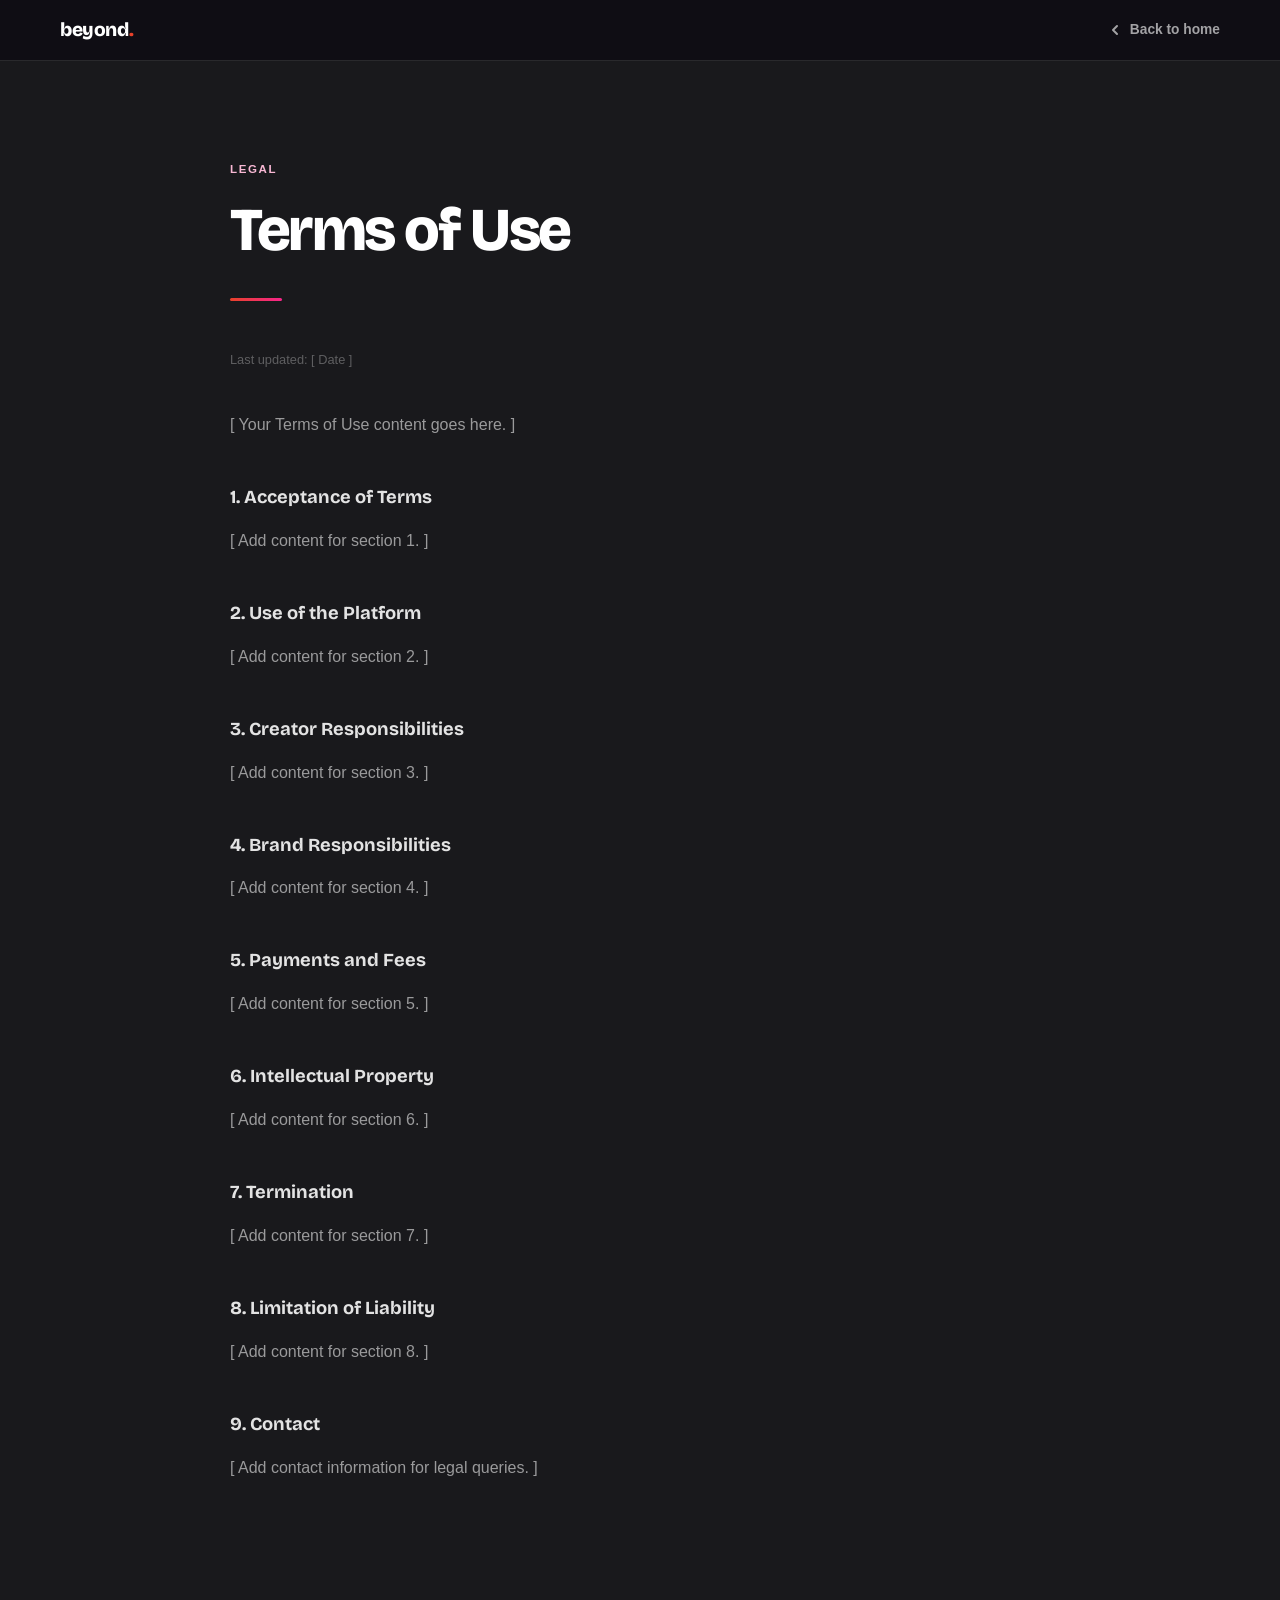
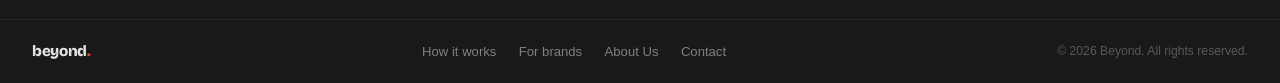
==== terms.html @ 0bba6e06 "Add files via upload" ====
﻿<!DOCTYPE html><html lang="en"><head><meta charset="UTF-8" /><meta name="viewport" content="width=device-width, initial-scale=1.0" /><title>Terms of Use - Beyond</title><link rel="preconnect" href="https://fonts.googleapis.com" /><link rel="preconnect" href="https://fonts.gstatic.com" crossorigin /><link href="https://fonts.googleapis.com/css2?family=Bricolage+Grotesque:opsz,wght@12..96,400;12..96,600;12..96,700;12..96,800&display=swap" rel="stylesheet" /><link href="https://api.fontshare.com/v2/css?f[]=cabinet-grotesk@400,500,600,700,800&display=swap" rel="stylesheet" /><link rel="stylesheet" href="style.css" /><style>.inner-page{min-height:100vh;background:var(--bg);padding:10rem 1.5rem 7rem}.inner-page__wrap{max-width:820px;margin:0 auto}.inner-page__label{display:block;font-size:.72rem;font-weight:700;letter-spacing:.14em;text-transform:uppercase;color:var(--pink);margin-bottom:1.2rem}.inner-page__title{font-family:"Bricolage Grotesque",sans-serif;font-size:clamp(2.2rem,5.5vw,3.8rem);font-weight:800;color:#fff;letter-spacing:-.04em;line-height:1.06;margin-bottom:2.2rem}.inner-page__divider{width:52px;height:3px;background:linear-gradient(90deg,#e8412a,#f7258a);border-radius:99px;margin-bottom:3rem}.inner-page__meta{font-size:.8rem;color:rgba(255,255,255,.3);margin-bottom:2.5rem}.inner-page__body{font-size:1rem;color:rgba(255,255,255,.56);line-height:1.88}.inner-page__body p{margin-bottom:1.5rem}.inner-page__body h3{font-family:"Bricolage Grotesque",sans-serif;font-size:1.15rem;font-weight:700;color:rgba(255,255,255,.88);margin:2.5rem 0 .7rem}</style></head><body><nav class="nav nav--inner" id="navbar"><div class="nav__inner"><div class="nav__left"><a href="index.html" class="nav__logo">beyond<span class="logo-dot">.</span></a></div><a href="index.html" class="nav__back-btn"><svg width="16" height="16" viewBox="0 0 16 16" fill="none" stroke="currentColor" stroke-width="2" stroke-linecap="round" stroke-linejoin="round"><polyline points="10 4 6 8 10 12"/></svg>Back to home</a></div></nav><main class="inner-page"><div class="inner-page__wrap"><span class="inner-page__label">Legal</span><h1 class="inner-page__title">Terms of Use</h1><div class="inner-page__divider"></div><p class="inner-page__meta">Last updated: [ Date ]</p><div class="inner-page__body"><p>[ Your Terms of Use content goes here. ]</p><h3>1. Acceptance of Terms</h3><p>[ Add content for section 1. ]</p><h3>2. Use of the Platform</h3><p>[ Add content for section 2. ]</p><h3>3. Creator Responsibilities</h3><p>[ Add content for section 3. ]</p><h3>4. Brand Responsibilities</h3><p>[ Add content for section 4. ]</p><h3>5. Payments and Fees</h3><p>[ Add content for section 5. ]</p><h3>6. Intellectual Property</h3><p>[ Add content for section 6. ]</p><h3>7. Termination</h3><p>[ Add content for section 7. ]</p><h3>8. Limitation of Liability</h3><p>[ Add content for section 8. ]</p><h3>9. Contact</h3><p>[ Add contact information for legal queries. ]</p></div></div></main><footer class="footer"><div class="footer__bar"><div class="footer__bar-inner"><span class="nav__logo footer__logo">beyond<span class="logo-dot">.</span></span><nav class="footer__nav"><a href="index.html#how-it-works">How it works</a><a href="index.html#brands">For brands</a><a href="about.html">About Us</a><a href="contact.html">Contact</a></nav><span class="footer__copy">&#169; 2026 Beyond. All rights reserved.</span></div></div></footer></body></html>
---- style.css ----
/* ══════════════════════════════════════════════════════════════
   BEYOND — Full Dark Theme, Cabinet Grotesk + Bricolage Grotesque
   ══════════════════════════════════════════════════════════════ */

/* ─── RESET ───────────────────────────────────────────────────── */
*, *::before, *::after { box-sizing: border-box; margin: 0; padding: 0; }
html {
  scroll-behavior: smooth;
  overflow-x: hidden;
  max-width: 100vw;
}
body {
  font-family: 'Cabinet Grotesk', sans-serif;
  background: #111113;
  color: #f0eff5;
  line-height: 1.65;
  -webkit-font-smoothing: antialiased;
  overflow-x: hidden;
  max-width: 100vw;
}
img { max-width: 100%; display: block; }
a { text-decoration: none; color: inherit; }
ul { list-style: none; }
button { cursor: pointer; border: none; background: none; font-family: inherit; }

/* ─── DESIGN TOKENS ───────────────────────────────────────────── */
:root {
  --bg:         #19191C;
  /* --bg2:        #161618; */
  --bg2:        rgba(255, 255, 255, 0.02);
  --surface:    #1c1c1f;
  --surface2:   #242428;
  --border:     rgba(255,255,255,.07);
  --border2:    rgba(255,255,255,.12);
  --text:       #f0eff5;
  --muted:      rgba(236, 234, 248, 0.18);
  --muted2:     rgba(255,255,255,.55);
  --red:        #E8524A;
  /* --red2:       #ff5a42; */
  --yellow:     #f5b731;
  --green:      #22c55e;
  --pink:       #F8B8D4;
  --navy:       #1c2047;
  --w:          1160px;
  --ease:       cubic-bezier(.4,0,.2,1);
  --spring:     cubic-bezier(.34,1.56,.64,1);
}

/* ─── SCROLLBAR ───────────────────────────────────────────────── */
::-webkit-scrollbar { width: 5px; }
::-webkit-scrollbar-track { background: var(--bg); }
::-webkit-scrollbar-thumb { background: var(--surface2); border-radius: 3px; }

/* ─── SCROLL REVEAL ───────────────────────────────────────────── */
[data-aos] { opacity: 0; transition: opacity .7s var(--ease), transform .7s var(--ease); }
[data-aos="fade-up"]    { transform: translateY(32px); }
[data-aos="fade-left"]  { transform: translateX(32px); }
[data-aos="fade-right"] { transform: translateX(-32px); }
[data-aos].is-visible   { opacity: 1 !important; transform: none !important; }

/* ─── KEYFRAMES ───────────────────────────────────────────────── */
@keyframes float {
  0%,100% { transform: translateY(0); }
  50%      { transform: translateY(-13px); }
}
@keyframes floatSlow {
  0%,100% { transform: translateY(0); }
  50%      { transform: translateY(-20px); }
}
@keyframes marquee {
  from { transform: translateX(0); }
  to   { transform: translateX(-50%); }
}
@keyframes particle {
  0%   { transform: translateY(100vh); opacity: 0; }
  5%   { opacity: 1; }
  95%  { opacity: .6; }
  100% { transform: translateY(-5vh); opacity: 0; }
}
@keyframes scrollLine {
  0%   { transform: scaleY(0); transform-origin: top; }
  50%  { transform: scaleY(1); transform-origin: top; }
  51%  { transform-origin: bottom; }
  100% { transform: scaleY(0); transform-origin: bottom; }
}
@keyframes shimmer {
  from { left: -100%; }
  to   { left: 160%; }
}
@keyframes ringPulse {
  0%,100% { opacity: .6; transform: scale(1); }
  50%      { opacity: 1; transform: scale(1.06); }
}
@keyframes dealIn {
  from { opacity: 0; transform: translateX(-18px); }
  to   { opacity: 1; transform: translateX(0); }
}
@keyframes orbFloat1 {
  0%,100% { transform: translate(0,0) rotate(0deg) scale(1); }
  33%      { transform: translate(10px,-16px) rotate(5deg) scale(1.04); }
  66%      { transform: translate(-7px,-8px) rotate(-3deg) scale(.97); }
}
@keyframes orbFloat2 {
  0%,100% { transform: translate(0,0); }
  40%      { transform: translate(-12px,-14px) rotate(-5deg) scale(1.05); }
  80%      { transform: translate(8px,-6px) rotate(3deg) scale(.96); }
}
@keyframes orbFloat3 {
  0%,100% { transform: translate(0,0) scale(1); }
  50%      { transform: translate(6px,-18px) scale(1.05); }
}
@keyframes gradShift {
  0%,100% { background-position: 0% 50%; }
  50%      { background-position: 100% 50%; }
}

.floating     { animation: float 6s ease-in-out infinite; }
.floating-slow { animation: floatSlow 9s ease-in-out infinite; }

/* ─── CONTAINER ───────────────────────────────────────────────── */
.container { width: 100%; max-width: var(--w); margin: 0 auto; padding: 0 1.5rem; }

/* ─── SECTION LABEL ───────────────────────────────────────────── */
.section-label {
  display: block;
  font-size: .68rem;
  font-weight: 700;
  color: var(--muted);
  letter-spacing: .14em;
  text-transform: uppercase;
  margin-bottom: .9rem;
}

/* ══════════════════════════════════════════════════════════════
   NAV
   ══════════════════════════════════════════════════════════════ */
.nav {
  position: fixed; top: 0; left: 0; right: 0;
  width: 100%;
  max-width: 100vw;
  z-index: 900;
  padding: .9rem 2rem;
  background: transparent;
  transition: background .4s ease, box-shadow .4s ease, backdrop-filter .4s ease;
}
.nav.scrolled {
  background: rgba(15, 13, 21, 0.82);
  backdrop-filter: blur(22px) saturate(160%);
  -webkit-backdrop-filter: blur(22px) saturate(160%);
  box-shadow: 0 1px 0 rgba(255,255,255,.07);
}
/* Inner page nav — always opaque, back button always visible */
.nav--inner {
  background: rgba(15, 13, 21, 0.95) !important;
  backdrop-filter: blur(22px) saturate(160%) !important;
  -webkit-backdrop-filter: blur(22px) saturate(160%) !important;
  box-shadow: 0 1px 0 rgba(255,255,255,.07) !important;
}
.nav__back-btn {
  display: inline-flex;
  align-items: center;
  gap: .4rem;
  font-size: .86rem;
  font-weight: 600;
  color: rgba(255,255,255,.62);
  transition: color .2s;
  white-space: nowrap;
}
.nav__back-btn:hover { color: #fff; }
/* Always visible on inner pages — override mobile hide */
.nav--inner .nav__back-btn { display: inline-flex !important; }
.nav__inner {
  max-width: var(--w); margin: 0 auto;
  display: flex; align-items: center; gap: 2rem;
}
.nav__left { margin-right: auto; }
.nav__logo {
  font-family: 'Bricolage Grotesque', sans-serif;
  font-weight: 800;
  font-size: 1.2rem;
  color: #fff;
  letter-spacing: -.02em;
  display: inline-block;
}
.logo-dot { color: #e8412a; }

.nav__links { display: flex; gap: 2.2rem; align-items: center; }
.nav__links a {
  font-size: .88rem; font-weight: 500;
  color: var(--muted); position: relative;
  transition: color .25s;
}
.nav__links a::after {
  content: '';
  position: absolute; bottom: -2px; left: 0;
  width: 0; height: 1.5px;
  background: rgba(255,255,255,.6);
  transition: width .3s var(--spring);
}
.nav__links a:hover { color: var(--muted2); }
.nav__links a:hover::after { width: 100%; }
/* Thin vertical separator between link groups */
.nav__sep {
  width: 1px;
  height: 16px;
  background: rgba(255,255,255,.14);
  border-radius: 1px;
  flex-shrink: 0;
}
/* Mobile nav section divider */
.mobile-nav__divider {
  width: 100%;
  height: 1px;
  background: rgba(255,255,255,.08);
  margin: .6rem 0;
}

.nav__cta {
  display: inline-flex; align-items: center; gap: .32em;
  padding: .54rem 1.3rem;
  background: linear-gradient(135deg, #e8412a 0%, #f0613d 55%, #e84c38 100%);
  color: #fff;
  font-size: .86rem; font-weight: 700;
  border-radius: 99px;
  letter-spacing: .01em;
  transition: all .3s var(--spring);
  position: relative; overflow: hidden;
  white-space: nowrap;
  /* Soft inner highlight — glass top edge */
  box-shadow:
    inset 0 1px 0 rgba(255,255,255,.22),
    0 4px 18px rgba(232,65,42,.32),
    0 1px 0 rgba(0,0,0,.18);
}
/* Shimmer sweep */
.nav__cta::before {
  content: '';
  position: absolute; top: 0; left: -110%;
  width: 60%; height: 100%;
  background: linear-gradient(90deg, transparent, rgba(255,255,255,.28), transparent);
  transform: skewX(-18deg); pointer-events: none;
  transition: none;
}
.nav__cta:hover {
  background: linear-gradient(135deg, #f04a32 0%, #f5724e 55%, #f05540 100%);
  transform: translateY(-2px) scale(1.04);
  box-shadow:
    inset 0 1px 0 rgba(255,255,255,.26),
    0 8px 28px rgba(232,65,42,.48),
    0 2px 0 rgba(0,0,0,.22);
}
.nav__cta:hover::before { animation: shimmer .55s ease forwards; }
.nav__cta:active { transform: scale(.97); box-shadow: 0 2px 10px rgba(232,65,42,.3); }
.nav__cta--lg { padding: .85rem 2rem; font-size: 1rem; }

/* ── Hamburger button (mobile only) ── */
.nav__hamburger {
  display: none;
  flex-direction: column;
  justify-content: center;
  align-items: center;
  gap: 5px;
  width: 38px; height: 38px;
  padding: 6px;
  border-radius: 10px;
  background: rgba(255,255,255,.06);
  border: 1px solid rgba(255,255,255,.10);
  transition: background .2s;
  cursor: pointer;
}
.nav__hamburger:hover { background: rgba(255,255,255,.10); }
.nav__hamburger span {
  display: block;
  width: 20px; height: 2px;
  background: rgba(255,255,255,.85);
  border-radius: 2px;
  transition: transform .35s var(--spring), opacity .25s, width .3s;
  transform-origin: center;
}
/* Animated X when open */
.nav__hamburger.open span:nth-child(1) { transform: translateY(7px) rotate(45deg); }
.nav__hamburger.open span:nth-child(2) { opacity: 0; width: 0; }
.nav__hamburger.open span:nth-child(3) { transform: translateY(-7px) rotate(-45deg); }

/* ══════════════════════════════════════════════════════════════
   MOBILE FULLSCREEN NAV PANEL
   ══════════════════════════════════════════════════════════════ */
.mobile-nav {
  /* Hidden off-screen to the right */
  position: fixed;
  inset: 0;
  z-index: 1100;
  background: rgba(14, 12, 20, 0.97);
  backdrop-filter: blur(28px) saturate(160%);
  -webkit-backdrop-filter: blur(28px) saturate(160%);

  display: flex;
  flex-direction: column;
  padding: 2rem 1.6rem 2.5rem;

  /* Slide + fade out */
  transform: translateX(100%);
  opacity: 0;
  pointer-events: none;
  transition: transform .4s cubic-bezier(.32,1,.56,1), opacity .35s ease;
  will-change: transform, opacity;
}
.mobile-nav.open {
  transform: translateX(0);
  opacity: 1;
  pointer-events: all;
}

/* ── Glass X close button ── */
.mobile-nav__close {
  position: absolute;
  top: 1.4rem; right: 1.4rem;
  width: 44px; height: 44px;
  display: flex; align-items: center; justify-content: center;
  border-radius: 14px;
  background: rgba(255,255,255,.08);
  backdrop-filter: blur(12px);
  -webkit-backdrop-filter: blur(12px);
  border: 1px solid rgba(255,255,255,.13);
  color: rgba(255,255,255,.75);
  transition: background .2s, color .2s, transform .2s;
  cursor: pointer;
}
.mobile-nav__close:hover {
  background: rgba(255,255,255,.14);
  color: #fff;
  transform: rotate(90deg);
}

/* ── Large logo ── */
.mobile-nav__logo {
  font-family: 'Bricolage Grotesque', sans-serif;
  font-weight: 800;
  font-size: 3.2rem;
  letter-spacing: -.04em;
  color: #fff;
  margin-top: 3.5rem;
  margin-bottom: 2.5rem;
  line-height: 1;
}
.mobile-nav__logo .logo-dot { color: var(--red); }

/* ── Nav links ── */
.mobile-nav__links {
  display: flex;
  flex-direction: column;
  flex: 1;
}
.mobile-nav__item {
  display: flex;
  align-items: center;
  justify-content: space-between;
  padding: 1.1rem 0;
  border-bottom: 1px solid rgba(255,255,255,.07);
  font-family: 'Bricolage Grotesque', sans-serif;
  font-size: 1.25rem;
  font-weight: 700;
  color: rgba(255,255,255,.85);
  transition: color .2s;
}
.mobile-nav__item:hover { color: #fff; }
.mobile-nav__item:hover .mobile-nav__arrow { border-color: var(--pink); background: rgba(247,37,133,.12); }

/* Pink arrow circle */
.mobile-nav__arrow {
  display: flex; align-items: center; justify-content: center;
  width: 40px; height: 40px;
  border-radius: 50%;
  border: 1.5px solid rgba(247,37,133,.55);
  color: var(--pink);
  font-size: 1rem;
  flex-shrink: 0;
  transition: background .2s, border-color .2s;
}

/* ── CTA at bottom ── */
.mobile-nav__cta {
  width: 100%;
  justify-content: center;
  font-size: 1rem;
  padding: .9rem 2rem;
  margin-top: 1.5rem;
}

/* ── Overlay (backdrop dim) ── */
.nav-overlay {
  position: fixed; inset: 0;
  background: rgba(0,0,0,.45);
  z-index: 1000;
  opacity: 0; pointer-events: none;
  transition: opacity .3s;
}
.nav-overlay.active { opacity: 1; pointer-events: all; }


/* ══════════════════════════════════════════════════════════════
   HERO
   ══════════════════════════════════════════════════════════════ */
.hero {
  background: #19191C;
  min-height: 100vh;
  display: flex;
  flex-direction: column;
  align-items: center;
  justify-content: center;
  text-align: center;
  padding: 6rem 1.5rem 2rem;
  position: relative;
  overflow: hidden;
}
/* Seamless bottom blend — fades hero black into site bg */
.hero::after {
  content: '';
  position: absolute;
  bottom: 0; left: 0; right: 0;
  height: 280px;
  background: linear-gradient(
    to bottom,
    transparent 0%,
    rgba(25, 25, 28, 0.50) 45%,
    rgba(25, 25, 28, 0.88) 72%,
    #19191C 100%
  );
  pointer-events: none;
  z-index: 2;
}
.hero__particles { position: absolute; inset: 0; pointer-events: none; z-index: 0; }
.particle {
  position: absolute; border-radius: 50%;
  animation: particle linear infinite;
}

/* Three.js 3D background canvas */
.hero__3d {
  position: absolute;
  inset: 0;
  width: 100% !important;
  height: 100% !important;
  z-index: 0;
  pointer-events: none;
  opacity: 0;
  animation: fadeIn3d 1.8s 0.3s ease forwards;
}
@keyframes fadeIn3d {
  to { opacity: 1; }
}

.hero__text { position: relative;  padding: 80px 0;
 z-index: 1; }

.hero__headline {
  font-family: 'Bricolage Grotesque', sans-serif;
  font-size: 120px;
  font-weight: 800;
  line-height: 0.97;
  letter-spacing: -.04em;
  color: rgb(226, 223, 240);
  margin-bottom: 1.6rem;
  text-align: center;
}

/* Pill badges */
.pill {
  font-family: 'Bricolage Grotesque', sans-serif;
  display: inline-block;
  padding: .1em .36em .14em;
  border-radius: .6em;
  line-height: 1.0;
  font-style: normal;
  font-weight: 800;
  vertical-align: middle;
  letter-spacing: -.03em;
  position: relative;
  overflow: hidden;
}
/* 4-edge glass lines on both pills — fade before rounded corners */
.pill::after {
  content: '';
  position: absolute;
  inset: 0;
  border-radius: inherit;
  pointer-events: none;
  background-image:
    /* top — bright, fades before corners (pills are very round so fade % is high) */
    linear-gradient(to right,
      transparent 18%,
      rgba(255,255,255,.38) 36%,
      rgba(255,255,255,.52) 50%,
      rgba(255,255,255,.38) 64%,
      transparent 82%),
    /* right */
    linear-gradient(to bottom,
      transparent 22%,
      rgba(255,255,255,.16) 40%,
      rgba(255,255,255,.16) 60%,
      transparent 78%),
    /* bottom */
    linear-gradient(to right,
      transparent 22%,
      rgba(255,255,255,.07) 40%,
      rgba(255,255,255,.07) 60%,
      transparent 78%),
    /* left */
    linear-gradient(to bottom,
      transparent 22%,
      rgba(255,255,255,.16) 40%,
      rgba(255,255,255,.16) 60%,
      transparent 78%);
  background-size: 100% 1px, 1px 100%, 100% 1px, 1px 100%;
  background-position: top, right, bottom, left;
  background-repeat: no-repeat;
}
/* Red pill: "pitch." */
.pill--red {
  border: 1px solid rgba(196, 105, 99, 0.38);
  background: #5c1c1c;
  color: #fff;
}
/* Dark navy pill: "find you." */
.pill--navy {
  border: 1px solid rgba(105, 99, 196, 0.38);
  background: #232245;
  color: rgba(255,255,255,.92);
}

.hero__cta-wrap { margin-bottom: 2rem; }

.btn-hero {
  display: inline-flex; align-items: center; gap: .5rem;
  padding: .9rem 3.2rem;
  background: var(--red); color: #fff;
  font-family: 'Bricolage Grotesque', sans-serif;
  font-weight: 800; font-size: 1rem;
  /* border: 1px solid rgba(242, 236, 235, 0.38); */
  border-radius: 99px;
  transition: all .3s var(--spring);
  position: relative; overflow: hidden;
  box-shadow: 0 4px 22px rgba(232,65,42,.28);
}
.btn-hero::before {
  content: '';
  position: absolute; top: 0; left: -100%;
  width: 55%; height: 100%;
  background: linear-gradient(90deg,transparent,rgba(255,255,255,.22),transparent);
  transform: skewX(-20deg); pointer-events: none;
}
.btn-hero:hover { background: var(--red); transform: translateY(-3px) scale(1.04); box-shadow: 0 10px 32px rgba(232,65,42,.45); }
.btn-hero:hover::before { animation: shimmer .5s ease forwards; }
.btn-hero:active { transform: scale(.97); }

/* Hero visual */
.hero__visual {
  position: relative;
  display: inline-block;
  width: min(400px, 86vw);
  z-index: 1;
}

.hero__phone {
  width: 100%;
  filter: drop-shadow(0 40px 80px rgba(0,0,0,.65));
}

/* Hero floating cards */
.hero__card {
  position: absolute;
  display: flex; align-items: center; gap: .9rem;
  padding: .8rem 1.25rem;
  background: transparent;
  border: none;
  border-radius: 20px;
  backdrop-filter: blur(24px) !important; -webkit-backdrop-filter: blur(24px) !important;
  z-index: 3;
  white-space: nowrap;
  transition: transform .35s var(--spring), box-shadow .3s, background .3s;
  /* Layered glass shadows */
  box-shadow:
    0 0 0 1px rgba(255,255,255,.08),        
    inset 0 1px 0 rgba(255,255,255,.25),  
    inset 1px 0 0 rgba(255,255,255,.1),    
    0 20px 40px rgba(0,0,0,.55);           
  overflow: hidden;
}
/* Diagonal light sheen — top-left to centre */
.hero__card::before {
  content: '';
  position: absolute; inset: 0;
  border-radius: inherit;
  background: trsansparent;
  pointer-events: none;
  z-index: 0;
}
/* Top-edge bright highlight line */
.hero__card::after {
  content: '';
  position: absolute;
  top: 0; left: 10%; right: 10%;
  height: 1px;
  background: transparent;
  pointer-events: none;
  z-index: 0;
}
.hero__card:hover {
  transform: scale(1.05) translateY(-4px);
  background: rgba(25,25,30,.65);
  box-shadow:
    0 0 0 1px rgba(255,255,255,.15),
    inset 0 1px 0 rgba(255,255,255,.35),
    inset 1px 0 0 rgba(255,255,255,.15),
    0 24px 48px rgba(0,0,0,.7);
}
.hero__card > * { position: relative; z-index: 1; }
.hero__card strong { display: block; font-size: .88rem; font-weight: 700; color: rgba(255,255,255,.95); margin-bottom: .15rem; }
.hero__card span   { font-size: .7rem; color: rgba(255,255,255,.55); display: block; font-family: monospace; letter-spacing: .02em; }

.hero__card--tl { top: 8%;  left: -22%; animation: float 6s ease-in-out infinite; }
.hero__card--tr { top: 10%; right: -26%; animation: float 5s .6s ease-in-out infinite; }
.hero__card--bl { bottom: 10%; left: -28%; animation: float 7.5s 1.2s ease-in-out infinite; }

.hcard-icon  { font-size: .95rem; flex-shrink: 0; }
.hcard-arrow { font-size: .95rem; color: var(--green); flex-shrink: 0; font-weight: 700; }
.hcard-dot {
  width: 8px; height: 8px; border-radius: 50%; flex-shrink: 0;
}
.hcard-dot--green { background: var(--green); box-shadow: 0 0 8px var(--green); }

/* Scroll cue */
.hero__scroll {
  position: absolute; bottom: 1.8rem; left: 50%;
  transform: translateX(-50%);
  display: flex; flex-direction: column; align-items: center; gap: .5rem;
  font-size: .65rem; color: var(--muted); letter-spacing: .12em; text-transform: uppercase;
}
.scroll-line {
  width: 1px; height: 34px;
  background: linear-gradient(to bottom, rgba(255,255,255,.4), transparent);
  animation: scrollLine 2.4s ease-in-out infinite;
}

/* ══════════════════════════════════════════════════════════════
   MARQUEE
   ══════════════════════════════════════════════════════════════ */
.marquee-section {
  background: var(--bg);
  border-bottom: 1px solid var(--border);
  border-top: 1px solid var(--border);
  padding: .9rem 0;
  overflow: hidden;
}
.marquee-inner {
  display: flex; gap: 3.5rem;
  width: max-content;
  animation: marquee 24s linear infinite;
}
.marquee-section:hover .marquee-inner { animation-play-state: paused; }
.marquee-inner span {
  font-size: .78rem; font-weight: 600;
  color: rgba(255,255,255,.2);
  letter-spacing: .07em; text-transform: uppercase;
  white-space: nowrap; cursor: default;
  transition: color .25s;
}
.marquee-inner span:hover { color: rgba(255,255,255,.55); }

/* ══════════════════════════════════════════════════════════════
   CREATORS
   ══════════════════════════════════════════════════════════════ */
.creators {
  background: var(--bg);
  padding: 5rem 0 4rem;
}
.creators__header { margin-bottom: 2.5rem; }
.creators__title {
  font-family: 'Bricolage Grotesque', sans-serif;
  font-size: clamp(1.9rem, 4vw, 3rem);
  font-weight: 800; color: #fff;
  letter-spacing: -.035em; line-height: 1.1;
}

.creators__grid { display: flex; flex-direction: column; gap: .7rem; margin-bottom: 2.5rem; }

.creators__row {
  display: grid;
  grid-template-columns: repeat(8, 1fr);
  gap: .7rem;
}
.creators__row--shift {
  grid-template-columns: repeat(8, 1fr);
  padding-left: 0;
}

/* Creator card */
.ccard {
  background: rgba(22, 22, 26, 0.97);
  border: none;
  border-radius: 14px;
  padding: 1rem .9rem;
  display: flex; flex-direction: column; align-items: flex-start;
  gap: .3rem; cursor: pointer;
  transition: all .3s var(--spring);
  position: relative; overflow: hidden;
  box-shadow: 0 6px 20px rgba(0,0,0,.28);
}
/* Kill old interior sheen */
.ccard::before { display: none; }
/* 4 edge-only gradient lines — fade to transparent before each corner */
.ccard::after {
  content: '';
  position: absolute;
  inset: 0;
  border-radius: inherit;
  pointer-events: none;
  background-image:
    /* top — brightest */
    linear-gradient(to right,
      transparent 8%,
      rgba(255,255,255,.36) 24%,
      rgba(255,255,255,.44) 50%,
      rgba(255,255,255,.36) 76%,
      transparent 92%),
    /* right */
    linear-gradient(to bottom,
      transparent 12%,
      rgba(255,255,255,.14) 30%,
      rgba(255,255,255,.14) 70%,
      transparent 88%),
    /* bottom */
    linear-gradient(to right,
      transparent 12%,
      rgba(255,255,255,.05) 32%,
      rgba(255,255,255,.05) 68%,
      transparent 88%),
    /* left */
    linear-gradient(to bottom,
      transparent 12%,
      rgba(255,255,255,.14) 30%,
      rgba(255,255,255,.14) 70%,
      transparent 88%);
  background-size:
    100% 1px,
    1px 100%,
    100% 1px,
    1px 100%;
  background-position: top, right, bottom, left;
  background-repeat: no-repeat;
}
.ccard:hover {
  transform: translateY(-5px);
  box-shadow: 0 14px 36px rgba(0,0,0,.38);
}
/* Highlighted variants — accent-coloured top edge */
.ccard--hl::after {
  background-image:
    linear-gradient(to right, transparent 8%, rgba(34,197,94,.45) 24%, rgba(34,197,94,.55) 50%, rgba(34,197,94,.45) 76%, transparent 92%),
    linear-gradient(to bottom, transparent 12%, rgba(34,197,94,.18) 30%, rgba(34,197,94,.18) 70%, transparent 88%),
    linear-gradient(to right, transparent 12%, rgba(34,197,94,.06) 32%, rgba(34,197,94,.06) 68%, transparent 88%),
    linear-gradient(to bottom, transparent 12%, rgba(34,197,94,.18) 30%, rgba(34,197,94,.18) 70%, transparent 88%);
  background-size: 100% 1px, 1px 100%, 100% 1px, 1px 100%;
  background-position: top, right, bottom, left;
  background-repeat: no-repeat;
}
.ccard--hl2::after {
  background-image:
    linear-gradient(to right, transparent 8%, rgba(247,37,133,.40) 24%, rgba(247,37,133,.50) 50%, rgba(247,37,133,.40) 76%, transparent 92%),
    linear-gradient(to bottom, transparent 12%, rgba(247,37,133,.16) 30%, rgba(247,37,133,.16) 70%, transparent 88%),
    linear-gradient(to right, transparent 12%, rgba(247,37,133,.05) 32%, rgba(247,37,133,.05) 68%, transparent 88%),
    linear-gradient(to bottom, transparent 12%, rgba(247,37,133,.16) 30%, rgba(247,37,133,.16) 70%, transparent 88%);
  background-size: 100% 1px, 1px 100%, 100% 1px, 1px 100%;
  background-position: top, right, bottom, left;
  background-repeat: no-repeat;
}

.ccard__av {
  width: 36px; height: 36px; border-radius: 50%;
  background: var(--av); flex-shrink: 0;
  margin-bottom: .1rem; position: relative;
}
.av-ring {
  position: absolute; inset: -3px;
  border-radius: 50%; border: 2px solid var(--green);
  opacity: .7; animation: ringPulse 2s ease-in-out infinite;
}
.ccard__name  { font-size: .8rem; font-weight: 700; color: rgba(255,255,255,.88); line-height: 1.2; }
.ccard__niche {
  font-size: .62rem; font-weight: 700;
  padding: .1rem .5rem; border-radius: 99px;
}
.ccard__fans  { font-size: .63rem; color: var(--muted); font-weight: 500; }

.niche--fashion   { background: rgba(232,65,42,.18);   color: #f07060; }
.niche--fitness   { background: rgba(34,197,94,.15);   color: #4ade80; }
.niche--beauty    { background: rgba(247,37,133,.15);  color: #f472b6; }
.niche--tech      { background: rgba(245,183,49,.18);  color: #fbbf24; }
.niche--wellness  { background: rgba(96,165,250,.15);  color: #93c5fd; }
.niche--gaming    { background: rgba(192,38,211,.15);  color: #e879f9; }
.niche--food      { background: rgba(251,146,60,.15);  color: #fb923c; }
.niche--lifestyle { background: rgba(52,211,153,.15);  color: #34d399; }
.niche--travel    { background: rgba(45,212,191,.15);  color: #2dd4bf; }
.niche--finance   { background: rgba(99,102,241,.15);  color: #818cf8; }

/* Stats */
.stats-grid {
  display: grid; grid-template-columns: repeat(3, 1fr);
  gap: 1rem; margin-bottom: 3rem;
}
.stat-card {
  position: relative;
  background: rgba(22, 22, 26, 0.97);
  border: none;
  border-radius: 20px;
  padding: 2rem 1.6rem;
  overflow: hidden;
  transition: all .35s var(--spring);
  box-shadow: 0 14px 40px rgba(0,0,0,.32);
}

/* Kill old sheen */
.stat-card::before { display: none; }

/* 4 edge-only gradient lines — fade to transparent before each corner */
.stat-card::after {
  content: '';
  position: absolute;
  inset: 0;
  border-radius: inherit;
  pointer-events: none;
  background-image:
    /* top — brightest, fades before corners */
    linear-gradient(to right,
      transparent 6%,
      rgba(255,255,255,.38) 22%,
      rgba(255,255,255,.46) 50%,
      rgba(255,255,255,.38) 78%,
      transparent 94%),
    /* right — medium, fades before corners */
    linear-gradient(to bottom,
      transparent 10%,
      rgba(255,255,255,.16) 28%,
      rgba(255,255,255,.16) 72%,
      transparent 90%),
    /* bottom — barely visible */
    linear-gradient(to right,
      transparent 10%,
      rgba(255,255,255,.06) 30%,
      rgba(255,255,255,.06) 70%,
      transparent 90%),
    /* left — medium, fades before corners */
    linear-gradient(to bottom,
      transparent 10%,
      rgba(255,255,255,.16) 28%,
      rgba(255,255,255,.16) 72%,
      transparent 90%);
  background-size:
    100% 1px,   /* top */
    1px 100%,   /* right */
    100% 1px,   /* bottom */
    1px 100%;   /* left */
  background-position:
    top,
    right,
    bottom,
    left;
  background-repeat: no-repeat;
}

.stat-card:hover {
  transform: translateY(-6px);
  box-shadow: 0 22px 52px rgba(0,0,0,.38);
}

.stat-num {
  display: block;
  font-family: 'Bricolage Grotesque', sans-serif;
  font-size: clamp(2rem, 4vw, 2.8rem);
  font-weight: 800; letter-spacing: -.04em; line-height: 1;
  margin-bottom: .5rem;
  position: relative; z-index: 1;
}
.stat--yellow { color: var(--yellow); }
.stat--green  { color: var(--green); }
.stat--pink   { color: var(--pink); }
.stat-lbl     { font-size: .8rem; color: var(--muted); font-weight: 500; position: relative; z-index: 1; }



/* Niche pills */
.niches { display: flex; flex-direction: column; gap: .9rem; }
.niches__row { display: flex; flex-wrap: wrap; gap: .5rem; }
.npill {
  padding: .42rem 1.1rem;
  border-radius: 99px;
  font-size: .8rem; font-weight: 700;
  transition: all .3s var(--spring);
}
.npill:hover { transform: translateY(-4px) scale(1.07); }
.npill--fashion  { background: rgba(255, 255, 255, 0.05); border: 1px solid rgba(255, 255, 255, 0.08); color:#FFCA18; }
.npill--fitness  { background: rgba(255, 255, 255, 0.05); border: 1px solid rgba(255, 255, 255, 0.08);  color:#E8524A; }
.npill--beauty   { background: rgba(255, 255, 255, 0.05); border: 1px solid rgba(255, 255, 255, 0.08);  color:#F8B8D4; }
.npill--tech     { background: rgba(255, 255, 255, 0.05); border: 1px solid rgba(255, 255, 255, 0.08);    color:#6963C4; }
.npill--travel   { background: rgba(255, 255, 255, 0.05); border: 1px solid rgba(255, 255, 255, 0.08);  color:#18B86A; }
.npill--food     { background: rgba(255, 255, 255, 0.05); border: 1px solid rgba(255, 255, 255, 0.08);   color:#ECEAF8; }
.npill--gaming   { background: rgba(255, 255, 255, 0.05); border: 1px solid rgba(255, 255, 255, 0.08);  color:#FFCA18; }
.npill--wellness { background: rgba(255, 255, 255, 0.05); border: 1px solid rgba(255, 255, 255, 0.08);  color:#E8524A; }
.npill--finance  { background: rgba(255, 255, 255, 0.05); border: 1px solid rgba(255, 255, 255, 0.08);  color:#F8B8D4; }
.npill--lifestyle{ background: rgba(255, 255, 255, 0.05); border: 1px solid rgba(255, 255, 255, 0.08);  color:#6963C4; }

/* ══════════════════════════════════════════════════════════════
   FEATURE SECTIONS (ALL DARK)
   ══════════════════════════════════════════════════════════════ */
.fsec {
  padding: 7rem 1.5rem;
  position: relative;
  overflow: hidden;
  border-top: 1px solid rgba(255, 255, 255, 0.08);
}
.fsec2{
  background: var(--bg);
  padding: 1em 0em 2em 0em;
}

.fsec::before {
  content: ''; position: absolute; inset: 0; pointer-events: none;
  background: radial-gradient(ellipse 55% 75% at 15% 50%, rgba(123,47,247,.06) 0%, transparent 70%);
}
.fsec--flip::before {
  background: radial-gradient(ellipse 55% 75% at 85% 50%, rgba(232,65,42,.06) 0%, transparent 70%);
}

.fsec__inner {
  display: grid;
  grid-template-columns: 1fr 1fr;
  align-items: center;
  gap: 5rem;
}
.fsec--flip .fsec__inner {
  /* image goes right, text stays left */
}

.fsec__circle-img {
  width: min(460px, 100%);
  height: min(460px, 100%);
  object-fit: cover;
  border-radius: 50%;
  filter: drop-shadow(0 24px 60px rgba(0,0,0,.5));
  transition: transform .45s var(--spring);
}
.fsec__circle-img:hover { transform: scale(1.04) rotate(1.5deg) !important; }

.fsec__title {
  font-family: 'Bricolage Grotesque', sans-serif;
  font-size: clamp(1.9rem, 3.5vw, 2.8rem);
  font-weight: 800;
  color: #fff;
  letter-spacing: -.03em;
  line-height: 1.12;
  margin-bottom: 1.1rem;
}
.accent-yellow { color: var(--yellow); }
.accent-red    { color: var(--red); }
/* .accent-muted  { color: rgba(255,255,255,.35); } */

.fsec__body {
  font-size: .96rem; color: var(--muted2);
  line-height: 1.78; margin-bottom: 2rem;
  max-width: 430px;
}

/* Collab UI panel */
.ui-panel {
  background: rgba(255, 255, 255, 0.04);
  border: 1px solid rgba(255, 255, 255, 0.08);
  border-radius: 16px;
  padding: 1.1rem 1.3rem;
  display: flex; flex-direction: column; gap: .85rem;
  max-width: 340px;
  backdrop-filter: blur(12px);
  box-shadow: 0 8px 32px rgba(0,0,0,.35);
}
.ui-panel__label {
  font-size: .63rem; font-weight: 700;
  color: var(--muted); letter-spacing: .14em; text-transform: uppercase;
}
.ui-row {
  display: flex; align-items: center; gap: .85rem;
  transition: transform .25s var(--spring);
}
.ui-row:hover { transform: translateX(5px); }
.ui-av {
  width: 30px; height: 30px; border-radius: 50%; flex-shrink: 0;
}
.ui-name { flex: 1; font-size: .88rem; font-weight: 600; color: rgba(255,255,255,.85); }
.ui-stat { font-size: .82rem; font-weight: 700; }
.ui-stat--green { color: var(--green); text-shadow: 0 0 12px rgba(34,197,94,.4); }
.ui-stat--pink { color: var(--pink); text-shadow: 0 0 12px rgba(34,197,94,.4); }

/* Deal cards */
.deal-stack { display: flex; flex-direction: column; gap: .7rem; max-width: 420px; }
.deal-card {
  display: flex; align-items: center; gap: 1rem;
  padding: 1rem 1.2rem;
  background: rgba(255,255,255,.04);
  border: none;
  border-radius: 14px;
  cursor: pointer;
  backdrop-filter: blur(14px);
  -webkit-backdrop-filter: blur(14px);
  transition: all .32s var(--spring);
  position: relative; overflow: hidden;
  /* Layered glass shadows */
  box-shadow:
    0 0 0 1px rgba(255,255,255,.10),        /* outer glass rim */
    inset 0 1px 0 rgba(255,255,255,.15),     /* inner top highlight */
    0 6px 24px rgba(0,0,0,.32);             /* depth */
}
/* Diagonal light sheen — top-left to centre */
.deal-card::before {
  content: '';
  position: absolute; inset: 0;
  border-radius: inherit;
  background: linear-gradient(
    130deg,
    rgba(255,255,255,.09) 0%,
    rgba(255,255,255,.025) 38%,
    transparent 58%
  );
  pointer-events: none;
}
/* Top-edge highlight line */
.deal-card::after {
  content: '';
  position: absolute;
  top: 0; left: 8%; right: 8%;
  height: 1px;
  background: linear-gradient(
    90deg,
    transparent,
    rgba(255,255,255,.38) 35%,
    rgba(255,255,255,.58) 50%,
    rgba(255,255,255,.38) 65%,
    transparent
  );
  pointer-events: none;
}
.deal-card:hover {
  transform: translateX(7px);
  background: rgba(255,255,255,.07);
  box-shadow:
    0 0 0 1px rgba(255,255,255,.18),
    inset 0 1px 0 rgba(255,255,255,.22),
    0 12px 36px rgba(0,0,0,.42);
}
.deal-av {
  width: 36px; height: 36px; border-radius: 50%;
  display: flex; align-items: center; justify-content: center;
  font-size: .82rem; font-weight: 800; color: #fff; flex-shrink: 0;
  position: relative; z-index: 1;
}
.deal-av--g { background: linear-gradient(135deg,#0a3a1a,#05220f); border: 1px solid rgba(34,197,94,.2); }
.deal-av--f { background: linear-gradient(135deg,#3a1a2a,#220a17); border: 1px solid rgba(247,37,133,.2); }
.deal-info { flex: 1; position: relative; z-index: 1; }
.deal-info strong { display: block; font-size: .88rem; font-weight: 700; color: rgba(255,255,255,.9); margin-bottom: .15rem; }
.deal-info span   { font-size: .72rem; color: var(--muted); }
.deal-dot {
  width: 8px; height: 8px; border-radius: 50%;
  background: var(--green); box-shadow: 0 0 8px var(--green); flex-shrink: 0;
  position: relative; z-index: 1;
}

/* ══════════════════════════════════════════════════════════════
   BRANDS / SOCIAL PROOF
   ══════════════════════════════════════════════════════════════ */
.brands-proof {
  background: var(--bg);
  padding: 6rem 1.5rem;
}
.brands-proof__inner {
  display: grid; grid-template-columns: 1fr 1fr;
  align-items: center; gap: 3.5rem;
}
.brands-proof__title {
  font-family: 'Bricolage Grotesque', sans-serif;
  font-size: clamp(1.9rem, 3.5vw, 2.8rem);
  font-weight: 800; color: #fff;
  letter-spacing: -.03em; line-height: 1.1;
  margin-bottom: .9rem;
}
/* Pink accent on the "A" */
.brands-proof__a {
  color: var(--pink);
}
.brands-proof__body { font-size: .96rem; color: var(--muted2); line-height: 1.75; margin-bottom: 1.6rem; max-width: 400px; }

/* ── Brand Record Box ── */
.brand-record {
  position: relative;
  background: rgba(18,18,22,.97);
  border: none;
  border-radius: 14px;
  padding: 1.1rem 1.3rem;
  overflow: hidden;
  max-width: 380px;
  /* Same 4-edge glass as stat/creator cards */
  box-shadow: 0 8px 28px rgba(0,0,0,.28);
}
/* 4-edge glass lines */
.brand-record::after {
  content: '';
  position: absolute;
  inset: 0;
  border-radius: inherit;
  pointer-events: none;
  background-image:
    linear-gradient(to right, transparent 6%, rgba(255,255,255,.34) 22%, rgba(255,255,255,.42) 50%, rgba(255,255,255,.34) 78%, transparent 94%),
    linear-gradient(to bottom, transparent 10%, rgba(255,255,255,.13) 28%, rgba(255,255,255,.13) 72%, transparent 90%),
    linear-gradient(to right, transparent 10%, rgba(255,255,255,.05) 30%, rgba(255,255,255,.05) 70%, transparent 90%),
    linear-gradient(to bottom, transparent 10%, rgba(255,255,255,.13) 28%, rgba(255,255,255,.13) 72%, transparent 90%);
  background-size: 100% 1px, 1px 100%, 100% 1px, 1px 100%;
  background-position: top, right, bottom, left;
  background-repeat: no-repeat;
}
.brand-record__label {
  font-size: .62rem;
  font-weight: 700;
  letter-spacing: .12em;
  text-transform: uppercase;
  color: rgba(255,255,255,.35);
  margin-bottom: .7rem;
  position: relative; z-index: 1;
}
.brand-record__row {
  display: flex;
  align-items: center;
  gap: .65rem;
  padding: .55rem 0;
  /* border-top: 1px solid rgba(255,255,255,.06); */
  position: relative; z-index: 1;
}
.brand-record__check {
  font-size: .8rem;
  color: #22c55e;
  font-weight: 700;
  flex-shrink: 0;
  line-height: 1;
}
.brand-record__name {
  font-size: .85rem;
  font-weight: 600;
  color: rgba(255,255,255,.82);
  flex: 1;
}
.brand-record__verified {
  font-size: .72rem;
  color: rgba(255,255,255,.3);
  font-weight: 500;
  letter-spacing: .02em;
}

.brands-proof__image { display: flex; justify-content: center; align-items: center; }
.brands-proof__image img {
  max-width: 380px;
  width: 100%;
  filter: drop-shadow(0 20px 44px rgba(0,0,0,.4));
  transition: transform .45s var(--spring);
}
.brands-proof__image img:hover { transform: scale(1.04) rotate(-1.5deg); }

/* ══════════════════════════════════════════════════════════════
   PORTFOLIO SECTION
   ══════════════════════════════════════════════════════════════ */
.portfolio-sec {
  background: var(--bg2);
  padding: 6rem 1.5rem;
  overflow: hidden;
}
.portfolio-sec__inner {
  display: grid;
  grid-template-columns: 1fr 1.15fr;
  align-items: center;
  gap: 4rem;
}

/* Title — "A portfolio built to speak for you" */
.portfolio-sec__title {
  font-family: 'Bricolage Grotesque', sans-serif;
  font-size: clamp(2.2rem, 4vw, 3.4rem);
  font-weight: 800;
  color: #fff;
  letter-spacing: -.04em;
  line-height: 1.1;
  margin-bottom: 1.2rem;
}
/* The leading "A" in lavender/purple gradient */
.portfolio-sec__a {
  background: linear-gradient(135deg, #a78bfa 0%, #c4b5fd 100%);
  -webkit-background-clip: text;
  -webkit-text-fill-color: transparent;
  background-clip: text;
  /* font-style: italic; */
}

.portfolio-sec__body {
  font-size: .96rem;
  color: var(--muted2);
  line-height: 1.78;
  max-width: 400px;
  margin-bottom: 2rem;
}

/* URL preview card */
.portfolio-card {
  background: rgba(255,255,255,.04);
  border: 1px solid rgba(255,255,255,.10);
  border-radius: 14px;
  padding: 1.3rem 1.5rem;
  max-width: 380px;
  display: flex;
  flex-direction: column;
  gap: .9rem;
  transition: border-color .3s, background .3s;
}
.portfolio-card:hover {
  background: rgba(255,255,255,.07);
  border-color: rgba(167,139,250,.25);
}
.portfolio-card__url {
  font-family: 'Cabinet Grotesk', monospace;
  font-size: .85rem;
  color: rgba(255,255,255,.45);
  letter-spacing: .01em;
}
.portfolio-card__tags {
  display: flex;
  gap: .5rem;
  flex-wrap: wrap;
}
.pc-tag {
  padding: .28rem .85rem;
  background: rgba(167,139,250,.15);
  border: 1px solid rgba(167,139,250,.25);
  color: #c4b5fd;
  font-size: .76rem;
  font-weight: 700;
  border-radius: 99px;
  font-family: 'Cabinet Grotesk', sans-serif;
  transition: background .25s;
}
.pc-tag:hover {
  background: rgba(167,139,250,.28);
}
.portfolio-card__views {
  display: flex;
  align-items: center;
  gap: .4rem;
  font-size: .8rem;
  font-weight: 700;
  color: #22c55e;
  font-family: 'Cabinet Grotesk', sans-serif;
}

/* Right image */
.portfolio-sec__img-col {
  display: flex;
  justify-content: center;
  align-items: center;
}
.portfolio-sec__img {
  width: 100%;
  max-width: 520px;
  border-radius: 18px;
  filter: drop-shadow(0 28px 60px rgba(0,0,0,.55));
  transition: transform .5s var(--spring), filter .4s;
}
.portfolio-sec__img:hover {
  transform: scale(1.025) translateY(-8px);
  filter: drop-shadow(0 40px 80px rgba(0,0,0,.65));
}

/* ══════════════════════════════════════════════════════════════
   DMS SECTION
   ══════════════════════════════════════════════════════════════ */
.dms-sec {
  background: var(--bg);
  padding: 6rem 1.5rem;
  overflow: hidden;
}
.dms-sec__inner {
  display: grid;
  grid-template-columns: 1.1fr 1fr;
  align-items: center;
  gap: 5rem;
}

/* Left image col */
.dms-sec__img-col {
  display: flex;
  justify-content: center;
  align-items: center;
}

/* Actual image */
.dms-img {
  width: 100%;
  max-width: 480px;
  display: block;
  filter: drop-shadow(0 32px 64px rgba(0,0,0,.55));
  transition: transform .5s var(--spring), filter .4s;
}
.dms-img:hover {
  transform: scale(1.025) translateY(-8px);
  filter: drop-shadow(0 44px 80px rgba(0,0,0,.65));
}

/* Placeholder — shows when image file is missing */
.dms-placeholder {
  position: relative;
  width: 100%;
  max-width: 480px;
}
.dms-placeholder--empty .dms-img {
  display: none;
}
.dms-placeholder__label {
  display: none;
}
.dms-placeholder--empty .dms-placeholder__label {
  display: flex;
  align-items: center;
  justify-content: center;
  flex-direction: column;
  gap: .6rem;
  width: 100%;
  aspect-ratio: 4/5;
  border: 2px dashed rgba(255,255,255,.12);
  border-radius: 24px;
  background: rgba(255,255,255,.03);
  color: var(--muted);
  font-size: .88rem;
  text-align: center;
  padding: 2rem;
}
.dms-placeholder__label code {
  background: rgba(255,255,255,.08);
  padding: .15em .5em;
  border-radius: 6px;
  font-size: .82rem;
  color: rgba(255,255,255,.55);
}

/* Right text col */
.dms-sec__text {
  max-width: 480px;
}
.dms-sec__num {
  display: block;
  font-size: .72rem;
  font-weight: 700;
  color: var(--muted);
  letter-spacing: .1em;
  margin-bottom: 1.1rem;
  font-family: 'Cabinet Grotesk', sans-serif;
}
.dms-sec__title {
  font-family: 'Cabinet Grotesk', sans-serif;
  font-size: clamp(2rem, 3.8vw, 3rem);
  font-weight: 800;
  color: #fff;
  letter-spacing: -.03em;
  line-height: 1.1;
  margin-bottom: 1.3rem;
}
/* "DMs" — green, matching reference */
.dms-sec__dm {
  font-style: normal;
  font-weight: 800;
  color: var(--green);
}
.dms-sec__body {
  font-size: .92rem;
  color: rgba(255,255,255,.42);
  line-height: 1.75;
  max-width: 360px;
  font-weight: 400;
  font-family: 'Cabinet Grotesk', sans-serif;
  margin-bottom: 1.6rem;
}

/* ── Collab notification cards — stacked deck ── */
.collab-cards {
  position: relative;
  display: flex;
  flex-direction: column;
  gap: 0;
  max-width: 440px;
  margin-top: 1.8rem;
}

.collab-card {
  position: relative;
  display: flex;
  align-items: center;
  gap: .85rem;
  padding: .9rem 1.1rem;
  background: rgba(24, 25, 22, 0.98);
  border-radius: 16px;
  overflow: hidden;
  transition: transform .3s var(--spring);
  box-shadow: 0 6px 24px rgba(0,0,0,.35);
}

/* Stack layers — each card progressively narrower */
.collab-card:nth-child(1) {
  z-index: 3;
  margin: 0;
}
.collab-card:nth-child(2) {
  z-index: 2;
  margin: -17px 14px 0;
  opacity: .82;
}
.collab-card:nth-child(3) {
  z-index: 1;
  margin: -17px 28px 0;
  opacity: .62;
}

/* 4-edge glass lines */
.collab-card::after {
  content: '';
  position: absolute; inset: 0;
  border-radius: inherit;
  pointer-events: none;
  background-image:
    linear-gradient(to right, transparent 7%, rgba(255,255,255,.28) 22%, rgba(255,255,255,.36) 50%, rgba(255,255,255,.28) 78%, transparent 93%),
    linear-gradient(to bottom, transparent 12%, rgba(255,255,255,.11) 30%, rgba(255,255,255,.11) 70%, transparent 88%),
    linear-gradient(to right, transparent 12%, rgba(255,255,255,.04) 32%, rgba(255,255,255,.04) 68%, transparent 88%),
    linear-gradient(to bottom, transparent 12%, rgba(255,255,255,.11) 30%, rgba(255,255,255,.11) 70%, transparent 88%);
  background-size: 100% 1px, 1px 100%, 100% 1px, 1px 100%;
  background-position: top, right, bottom, left;
  background-repeat: no-repeat;
}
.collab-card:hover { transform: translateX(4px); }

/* Active / highlighted card (card 1) — green tinted glass */
.collab-card--active {
  background: rgba(20,28,22,.99);
}
.collab-card--active::after {
  background-image:
    linear-gradient(to right, transparent 7%, rgba(34,197,94,.26) 22%, rgba(34,197,94,.34) 50%, rgba(34,197,94,.26) 78%, transparent 93%),
    linear-gradient(to bottom, transparent 12%, rgba(34,197,94,.10) 30%, rgba(34,197,94,.10) 70%, transparent 88%),
    linear-gradient(to right, transparent 12%, rgba(34,197,94,.04) 32%, rgba(34,197,94,.04) 68%, transparent 88%),
    linear-gradient(to bottom, transparent 12%, rgba(34,197,94,.10) 30%, rgba(34,197,94,.10) 70%, transparent 88%);
  background-size: 100% 1px, 1px 100%, 100% 1px, 1px 100%;
  background-position: top, right, bottom, left;
  background-repeat: no-repeat;
}

/* Dot indicators */
.collab-card__dot {
  width: 9px; height: 9px;
  border-radius: 50%;
  flex-shrink: 0;
}
.collab-card__dot--green { background: #22c55e; box-shadow: 0 0 8px rgba(34,197,94,.6); }
.collab-card__dot--red   { background: #ef4444; box-shadow: 0 0 8px rgba(239,68,68,.5); }
.collab-card__dot--right { margin-left: auto; }

/* Avatar circle */
.collab-card__avatar {
  width: 32px; height: 32px;
  border-radius: 50%;
  background: rgba(255,255,255,.12);
  flex-shrink: 0;
}
.collab-card__avatar--sm {
  width: 28px; height: 28px;
  background: rgba(255,255,255,.08);
}

/* Text body */
.collab-card__body {
  display: flex;
  flex-direction: column;
  gap: .18rem;
  flex: 1;
  min-width: 0;
  position: relative; z-index: 1;
}
.collab-card__top {
  display: flex;
  align-items: center;
  gap: .5rem;
}
.collab-card__title {
  font-size: .84rem;
  font-weight: 700;
  color: rgba(255,255,255,.88);
  white-space: nowrap;
  overflow: hidden;
  text-overflow: ellipsis;
}
.collab-card__sub {
  font-size: .72rem;
  color: rgba(255,255,255,.38);
  white-space: nowrap;
  overflow: hidden;
  text-overflow: ellipsis;
}
/* "just now" green badge */
.collab-card__badge {
  font-size: .62rem;
  font-weight: 700;
  color: #22c55e;
  background: rgba(34,197,94,.12);
  padding: .08em .45em;
  border-radius: 99px;
  letter-spacing: .03em;
  white-space: nowrap;
  border: 1px solid rgba(34,197,94,.22);
}
/* Timestamp */
.collab-card__time {
  font-size: .68rem;
  color: rgba(255,255,255,.28);
  flex-shrink: 0;
  position: relative; z-index: 1;
}


/* ══════════════════════════════════════════════════════════════
   APP SECTION
   ══════════════════════════════════════════════════════════════ */
.app-sec {
  background: var(--bg2);
  padding: 6rem 1.5rem;
  position: relative; overflow: hidden;
}
.app-sec::before {
  content: ''; position: absolute; inset: 0; pointer-events: none;
  background: radial-gradient(ellipse 60% 60% at 70% 50%, rgba(123,47,247,.07) 0%, transparent 70%);
}
.app-sec__inner {
  display: grid; grid-template-columns: 1fr 1fr;
  align-items: center; gap: 5rem;
  position: relative; z-index: 1;
}
.app-sec__title {
  font-family: 'Bricolage Grotesque', sans-serif;
  font-size: clamp(1.9rem, 3.5vw, 2.8rem);
  font-weight: 800; color: #fff;
  letter-spacing: -.03em; line-height: 1.1;
  margin-bottom: 1rem;
}
.app-sec__title em {
  font-style: italic;
  background: linear-gradient(135deg, var(--red), var(--pink));
  -webkit-background-clip: text; -webkit-text-fill-color: transparent; background-clip: text;
}
.app-sec__body { font-size: .96rem; color: var(--muted2); line-height: 1.78; margin-bottom: 2rem; max-width: 430px; }

.app-features { display: flex; flex-direction: column; gap: 1rem; margin-bottom: 2rem; }
.app-feat { display: flex; align-items: flex-start; gap: .85rem; }
.app-feat__icon { color: var(--red); font-size: .88rem; flex-shrink: 0; margin-top: .2rem; }
.app-feat strong { display: block; font-size: .92rem; font-weight: 700; color: rgba(255,255,255,.88); margin-bottom: .2rem; }
.app-feat span { font-size: .82rem; color: var(--muted); }

.app-badges { display: flex; gap: .7rem; flex-wrap: wrap; }
.app-badge {
  display: flex; align-items: center; gap: .75rem;
  padding: .75rem 1.25rem;
  background: var(--surface); border: 1px solid var(--border); border-radius: 12px;
  transition: all .3s var(--spring);
}
.app-badge:hover { border-color: var(--border2); background: var(--surface2); transform: translateY(-3px); box-shadow: 0 8px 24px rgba(0,0,0,.3); }
.app-badge div { display: flex; flex-direction: column; }
.app-badge small { font-size: .68rem; color: var(--muted); }
.app-badge strong { font-size: .88rem; font-weight: 700; }

.app-sec__right { position: relative; display: flex; justify-content: center; align-items: center; }
.app-phone-glow {
  position: absolute;
  width: 320px; height: 320px;
  background: radial-gradient(circle, rgba(123,47,247,.3) 0%, transparent 70%);
  border-radius: 50%; filter: blur(50px); pointer-events: none;
}
.app-phone-img {
  max-height: 560px; width: auto;
  filter: drop-shadow(0 30px 60px rgba(0,0,0,.55));
  position: relative; z-index: 1;
}

/* ══════════════════════════════════════════════════════════════
   GROWTH — CREATOR BUBBLE CLUSTER
   ══════════════════════════════════════════════════════════════ */
.growth {
  background: var(--bg2);
  padding: 6rem 1.5rem;
  overflow: hidden;
}
.growth__inner {
  display: grid;
  grid-template-columns: 1fr 1.4fr;
  align-items: center;
  gap: 3rem;
  min-height: 480px;
}

/* Left text */
.growth__num { display: none; }
.growth__title {
  font-family: 'Bricolage Grotesque', sans-serif;
  font-size: clamp(2rem, 3.8vw, 3rem);
  font-weight: 800;
  color: #fff;
  letter-spacing: -.035em;
  line-height: 1.1;
  margin-bottom: 1.1rem;
}
.growth__body {
  font-size: .95rem;
  color: var(--muted2);
  line-height: 1.78;
  max-width: 340px;
  margin-bottom: 1.8rem;
}

/* ── YOUR NETWORK card ── */
.network-card {
  position: relative;
  max-width: 340px;
  background: rgba(18,18,22,.97);
  border: none;
  border-radius: 14px;
  padding: 1rem 1.25rem 1.1rem;
  overflow: hidden;
  box-shadow: 0 6px 24px rgba(0,0,0,.28);
}
.network-card::after {
  content: '';
  position: absolute; inset: 0;
  border-radius: inherit;
  pointer-events: none;
  background-image:
    linear-gradient(to right, transparent 6%, rgba(255,255,255,.32) 22%, rgba(255,255,255,.40) 50%, rgba(255,255,255,.32) 78%, transparent 94%),
    linear-gradient(to bottom, transparent 10%, rgba(255,255,255,.13) 28%, rgba(255,255,255,.13) 72%, transparent 90%),
    linear-gradient(to right, transparent 10%, rgba(255,255,255,.05) 30%, rgba(255,255,255,.05) 70%, transparent 90%),
    linear-gradient(to bottom, transparent 10%, rgba(255,255,255,.13) 28%, rgba(255,255,255,.13) 72%, transparent 90%);
  background-size: 100% 1px, 1px 100%, 100% 1px, 1px 100%;
  background-position: top, right, bottom, left;
  background-repeat: no-repeat;
}
.network-card__label {
  font-size: .62rem;
  font-weight: 700;
  letter-spacing: .12em;
  text-transform: uppercase;
  color: rgba(255,255,255,.32);
  margin-bottom: .75rem;
  position: relative; z-index: 1;
}
/* Overlapping avatar row */
.network-card__avatars {
  display: flex;
  align-items: center;
  margin-bottom: .6rem;
  position: relative; z-index: 1;
}
.nav-av {
  display: inline-block;
  width: 28px; height: 28px;
  border-radius: 50%;
  border: 2px solid rgba(18,18,22,.97);
  flex-shrink: 0;
  margin-left: -8px;
}
.nav-av:first-child { margin-left: 0; }
.nav-av--count {
  display: inline-flex;
  align-items: center;
  justify-content: center;
  width: auto;
  min-width: 28px;
  height: 28px;
  border-radius: 99px;
  padding: 0 .5em;
  font-size: .6rem;
  font-weight: 700;
  background: rgba(255,255,255,.12);
  color: rgba(255,255,255,.65);
  border: 2px solid rgba(18,18,22,.97);
}
.network-card__sub {
  font-size: .72rem;
  color: rgba(255,255,255,.32);
  position: relative; z-index: 1;
}


/* Right cluster container */
.growth__cluster {
  position: relative;
  width: 100%;
  height: 460px;
}

/* ── Shared bubble base ── */
.bubble {
  position: absolute;
  width:  var(--s);
  height: var(--s);
  top:    var(--t);
  left:   var(--l);
  border-radius: 50%;
  animation: bubbleFloat var(--dur, 7s) var(--delay, 0s) ease-in-out infinite;
  will-change: transform;
}

@keyframes bubbleFloat {
  0%,100% { transform: translateY(0px) rotate(0deg); }
  33%      { transform: translateY(-10px) rotate(2deg); }
  66%      { transform: translateY(-5px) rotate(-1.5deg); }
}

/* ── Avatar circles ── */
.bubble.av {
  overflow: hidden;
  border: 2px solid rgba(255,255,255,.12);
  background: var(--surface2);
  transition: transform .35s var(--spring), box-shadow .3s;
  cursor: pointer;
}
.bubble.av:hover {
  transform: scale(1.12) !important;
  animation-play-state: paused;
  z-index: 10;
  box-shadow: 0 12px 36px rgba(0,0,0,.5);
}
.bubble.av img {
  width: 100%; height: 100%;
  object-fit: cover;
  object-position: top center;
  display: block;
}

/* Center hero avatar — yellow/gold ring */
.bubble.av--center {
  border: 3px solid #f5b731;
  box-shadow: 0 0 0 3px rgba(245,183,49,.25), 0 16px 40px rgba(0,0,0,.5);
  z-index: 2;
}
.bubble.av--center:hover {
  box-shadow: 0 0 0 5px rgba(245,183,49,.35), 0 20px 50px rgba(0,0,0,.6);
}

/* ── Decorative dot circles ── */
.bubble.dot {
  animation: bubbleFloat var(--dur, 7s) var(--delay, 0s) ease-in-out infinite alternate;
  opacity: .9;
}

/* ── Follower count badges ── */
.growth-badge {
  position: absolute;
  top:  var(--t);
  left: var(--l);
  padding: .22rem .65rem;
  background: #f5b731;
  color: #111;
  font-family: 'Cabinet Grotesk', sans-serif;
  font-size: .7rem;
  font-weight: 800;
  border-radius: 99px;
  white-space: nowrap;
  z-index: 5;
  animation: badgeFloat 5s ease-in-out infinite;
  box-shadow: 0 4px 14px rgba(245,183,49,.35);
}
@keyframes badgeFloat {
  0%,100% { transform: translateY(0); }
  50%      { transform: translateY(-6px); }
}

/* ══════════════════════════════════════════════════════════════
   FAQ
   ══════════════════════════════════════════════════════════════ */
.faq {
  /* background: var(--bg); */
  padding: 7rem 1.5rem;
}
.faq__head { text-align: center; margin-bottom: 4rem; }
.faq__title {
  font-family: 'Bricolage Grotesque', sans-serif;
  font-size: clamp(2.4rem, 5vw, 3.8rem);
  font-weight: 800; color: #fff;
  letter-spacing: -.04em; margin-bottom: .75rem;
  line-height: 1.05;
}
.faq__title em {
  font-style: italic;
  background: linear-gradient(135deg, var(--red), var(--pink));
  -webkit-background-clip: text; -webkit-text-fill-color: transparent; background-clip: text;
}
.faq__sub { font-size: .94rem; color: rgba(255,255,255,.4); }

.faq__list { max-width: 780px; margin: 0 auto; display: flex; flex-direction: column; gap: .8rem; }

.faq__item {
  position: relative;
  border: none;
  border-radius: 14px;
  background: rgba(18,18,22,.97);
  overflow: hidden;
  border-bottom: 1px solid rgba(255,255,255,.08);
  transition: box-shadow .3s;
  box-shadow: 0 4px 18px rgba(0,0,0,.22);
}
/* 4-edge glass lines on each FAQ item */
/* .faq__item::before {
  content: '';
  position: absolute; inset: 0;
  border-radius: inherit;
  pointer-events: none;
  z-index: 1;
  background-image:
    linear-gradient(to right, transparent 5%, rgba(255,255,255,.26) 20%, rgba(255,255,255,.32) 50%, rgba(255,255,255,.26) 80%, transparent 95%),
    linear-gradient(to bottom, transparent 12%, rgba(255,255,255,.10) 30%, rgba(255,255,255,.10) 70%, transparent 88%),
    linear-gradient(to right, transparent 12%, rgba(255,255,255,.04) 30%, rgba(255,255,255,.04) 70%, transparent 88%),
    linear-gradient(to bottom, transparent 12%, rgba(255,255,255,.10) 30%, rgba(255,255,255,.10) 70%, transparent 88%);
  background-size: 100% 1px, 1px 100%, 100% 1px, 1px 100%;
  background-position: top, right, bottom, left;
  background-repeat: no-repeat;
} */
/* .faq__item.open { box-shadow: 0 4px 24px rgba(232,65,42,.08); } */
/* .faq__item.open::before {
  background-image:
    linear-gradient(to right, transparent 5%, rgba(232,65,42,.30) 20%, rgba(232,65,42,.38) 50%, rgba(232,65,42,.30) 80%, transparent 95%),
    linear-gradient(to bottom, transparent 12%, rgba(232,65,42,.12) 30%, rgba(232,65,42,.12) 70%, transparent 88%),
    linear-gradient(to right, transparent 12%, rgba(232,65,42,.04) 30%, rgba(232,65,42,.04) 70%, transparent 88%),
    linear-gradient(to bottom, transparent 12%, rgba(232,65,42,.12) 30%, rgba(232,65,42,.12) 70%, transparent 88%);
  background-size: 100% 1px, 1px 100%, 100% 1px, 1px 100%;
  background-position: top, right, bottom, left;
  background-repeat: no-repeat;
} */

.faq__q {
  width: 100%; display: flex; justify-content: space-between; align-items: center;
  padding: 1.25rem 1.5rem;
  font-size: .95rem; font-weight: 600; color: rgba(255,255,255,.78);
  text-align: left; gap: 1rem; transition: color .2s;
  position: relative; z-index: 2;
}
.faq__q:hover { color: #fff; }
.faq__icon {
  font-size: 1.15rem; color: rgba(255,255,255,.35);
  transition: transform .35s var(--spring), color .25s;
  line-height: 1; flex-shrink: 0;
}
.faq__item.open .faq__icon { transform: rotate(45deg); color: var(--red); }

.faq__a { max-height: 0; overflow: hidden; transition: max-height .45s var(--ease); position: relative; z-index: 2; }
.faq__a p { padding: 0 1.5rem 1.3rem; font-size: .91rem; color: rgba(255,255,255,.45); line-height: 1.78; }
.faq__item.open .faq__a { max-height: 300px; }


/* ══════════════════════════════════════════════════════════════
   FOOTER CTA
   ══════════════════════════════════════════════════════════════ */
.ftcta {
  background: var(--bg);
  padding: 5rem 1.5rem;
  border-top: 1px solid rgba(255,255,255,.08);
  position: relative; overflow: hidden;
}
/* subtle red glow behind image */
.ftcta__glow {
  position: absolute; inset: 0;
  background: radial-gradient(ellipse 45% 70% at 75% 50%, rgba(232,65,42,.09) 0%, transparent 65%);
  pointer-events: none;
}
.ftcta__inner {
  display: grid; grid-template-columns: 1fr 0.85fr;
  align-items: center; gap: 4rem;
  position: relative; z-index: 1;
  max-width: 1100px; margin: 0 auto;
}
.ftcta__text { }
.ftcta__headline {
  font-family: 'Bricolage Grotesque', sans-serif;
  font-size: clamp(2.6rem, 5.2vw, 4.6rem);
  font-weight: 800;
  letter-spacing: -.045em; line-height: 1.0;
  margin-bottom: 1.8rem;
  color: var(--muted);
}
.ftcta__dim { color: rgba(255,255,255,.25); }
.ftcta__white { color: #fff; }
.ftcta__picked {
  color: var(--red);
  -webkit-text-fill-color: var(--red);
}

/* Buttons row */
.ftcta__btns {
  display: flex;
  align-items: center;
  gap: 1rem;
  flex-wrap: wrap;
}
/* Primary CTA inherits nav__cta--lg — no changes needed */
/* Ghost "See how it works" button */
.ftcta__ghost {
  display: inline-flex; align-items: center;
  padding: .75rem 1.6rem;
  border-radius: 99px;
  border: 1px solid rgba(255,255,255,.18);
  background: rgba(255,255,255,.05);
  color: rgba(255,255,255,.75);
  font-family: 'Bricolage Grotesque', sans-serif;
  font-size: .9rem; font-weight: 600;
  transition: border-color .25s, background .25s, color .25s;
  white-space: nowrap;
}
.ftcta__ghost:hover {
  border-color: rgba(255,255,255,.32);
  background: rgba(255,255,255,.09);
  color: #fff;
}

/* Image column — rounded card exactly like reference */
.ftcta__img-col {
  display: flex;
  justify-content: center;
  align-items: center;
}
.ftcta__card {
  width: 100%;
  max-width: 420px;
  aspect-ratio: 4 / 3;
  border-radius: 20px;
  overflow: hidden;
  box-shadow: 0 24px 64px rgba(0,0,0,.45);
}
.ftcta__card-img {
  width: 100%; height: 100%;
  object-fit: cover;
  object-position: center top;
  display: block;
}


/* ══════════════════════════════════════════════════════════════
   FOOTER
   ══════════════════════════════════════════════════════════════ */
.footer {
  background: var(--bg);
  border-top: 1px solid rgba(255,255,255,.07);
  position: relative;
}
.footer__bar { padding: 0; }
.footer__bar-inner {
  display: flex;
  align-items: center;
  justify-content: space-between;
  flex-wrap: wrap;
  gap: .6rem 1.5rem;
  padding: 1.2rem 2rem;
  max-width: 1400px;
  margin: 0 auto;
}
.footer__logo {
  font-size: .95rem;
  font-weight: 800;
  color: rgba(255,255,255,.88);
  letter-spacing: -.02em;
}
.footer__nav {
  display: flex;
  align-items: center;
  flex-wrap: wrap;
  gap: .6rem 1.4rem;
}
.footer__nav a {
  font-size: .82rem;
  color: rgba(255,255,255,.45);
  transition: color .22s;
}
.footer__nav a:hover { color: rgba(255,255,255,.75); }
.footer__copy {
  font-size: .76rem;
  color: rgba(255,255,255,.28);
}

/* Mobile: stack logo+copyright on one row, nav centered below */
@media (max-width: 600px) {
  .footer__bar-inner {
    flex-direction: column;
    align-items: flex-start;
    padding: 1.2rem 1.4rem;
    gap: .75rem;
  }
  .footer__nav {
    gap: .5rem 1.1rem;
  }
  .footer__copy {
    font-size: .72rem;
  }
}


/* ── CURSOR GLOW ─────────────────────────────────────────────── */
.cursor-glow {
  position: fixed; width: 300px; height: 300px; border-radius: 50%;
  pointer-events: none; z-index: 9990;
  background: radial-gradient(circle, rgba(232,65,42,.05) 0%, transparent 70%);
  transform: translate(-50%,-50%);
}

/* ══════════════════════════════════════════════════════════════
   RESPONSIVE
   ══════════════════════════════════════════════════════════════ */
@media (max-width: 1024px) {
  .creators__row       { grid-template-columns: repeat(4,1fr); }
  .creators__row--shift{ grid-template-columns: repeat(4,1fr); padding-left: 0; }
}
@media (max-width: 900px) {
  .nav__links, .nav__cta { display: none; }
  .nav__hamburger { display: flex; }

  .hero__card--tl { left: -4%; font-size: .75rem; }
  .hero__card--tr { right: -4%; font-size: .75rem; }
  .hero__card--bl { left: -4%; font-size: .75rem; }

  .fsec__inner,
  .brands-proof__inner,
  .portfolio-sec__inner,
  .dms-sec__inner,
  .app-sec__inner,
  .growth__inner,
  .ftcta__inner {
    grid-template-columns: 1fr; gap: 3rem;
  }
  .growth__cluster { height: 380px; }
  .fsec--flip .fsec__img-col { order: -1; }
  .fsec__circle-img { width: min(340px,90%); height: min(340px,90%); margin: 0 auto; }
  .stats-grid { grid-template-columns: 1fr; gap: .75rem; }
  .footer__inner { grid-template-columns: 1fr; gap: 2rem; }
  .ftcta__img-col { justify-content: center; }
  .ftcta__card { width: min(380px, 90%); }
  .creative__orbs { height: 320px; }

  /* Tablet: moderate spacing */
  .stats-section, .brands-proof, .portfolio-sec,
  .app-sec, .faq, .ftcta { padding-top: 4.5rem; padding-bottom: 4.5rem; }
  .dms-sec  { padding-top: 4.5rem; padding-bottom: 4.5rem; }
  .growth   { padding-top: 4rem;   padding-bottom: 4rem; }
}
@media (max-width: 600px) {
  .hero__headline { font-size: clamp(2rem, 9.5vw, 3rem); letter-spacing: -.025em; line-height: 1.0; }
  .creators__row       { grid-template-columns: repeat(2,1fr); }
  .creators__row--shift{ grid-template-columns: repeat(2,1fr); }
  /* .hero__card { display: none; } */
  .footer__cols { grid-template-columns: 1fr 1fr; }

  /* Mobile: tight even spacing throughout */
  .stats-section, .brands-proof, .portfolio-sec,
  .dms-sec, .app-sec, .growth, .faq, .ftcta {
    padding-top: 3rem;
    padding-bottom: 3rem;
  }
  .marquee-section { padding: 2rem 0; }
  .fsec     { padding: 3rem 1.2rem; }
  .portfolio-card { max-width: 100%; }
  .footer__inner { padding: 2.5rem 1.2rem; }
  /* Brands proof — keep image, make it compact */
  .brands-proof__image { display: flex; }
  .brands-proof__image img { max-width: 260px; width: 85%; }
  .brands-proof__inner { gap: 1.5rem; }
  .brands-proof__body { margin-bottom: 1rem; }
}
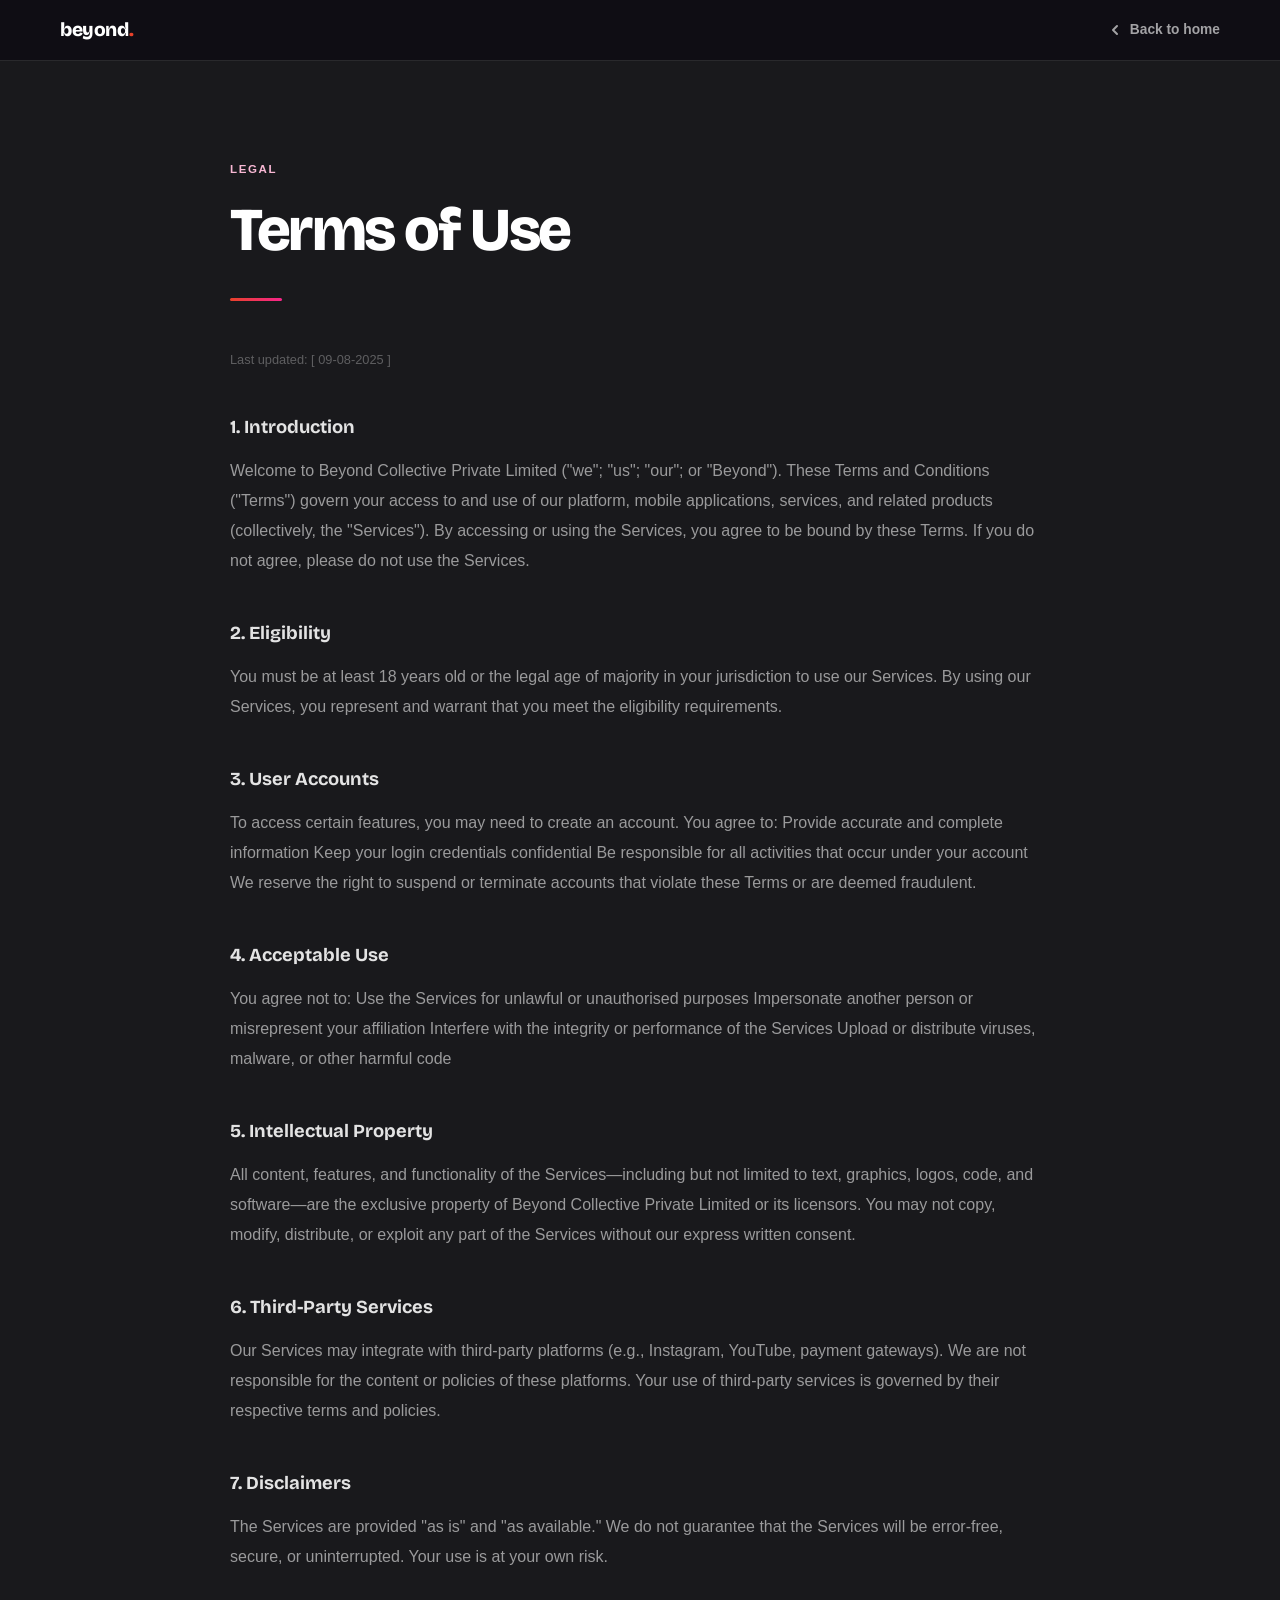
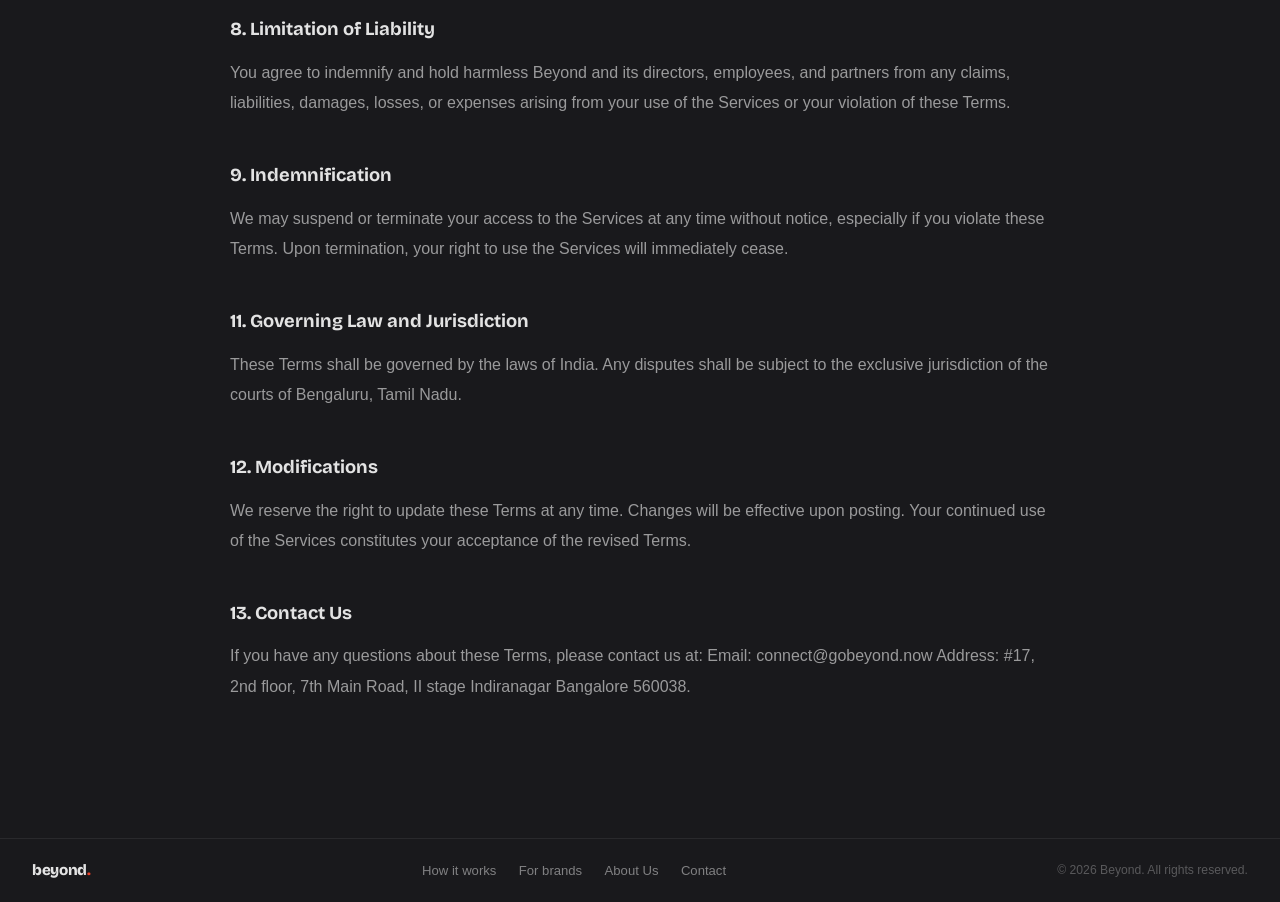
==== commit 32ff395d: "Update terms.html" ====
--- a/terms.html
+++ b/terms.html
@@ -1 +1,154 @@
-﻿<!DOCTYPE html><html lang="en"><head><meta charset="UTF-8" /><meta name="viewport" content="width=device-width, initial-scale=1.0" /><title>Terms of Use - Beyond</title><link rel="preconnect" href="https://fonts.googleapis.com" /><link rel="preconnect" href="https://fonts.gstatic.com" crossorigin /><link href="https://fonts.googleapis.com/css2?family=Bricolage+Grotesque:opsz,wght@12..96,400;12..96,600;12..96,700;12..96,800&display=swap" rel="stylesheet" /><link href="https://api.fontshare.com/v2/css?f[]=cabinet-grotesk@400,500,600,700,800&display=swap" rel="stylesheet" /><link rel="stylesheet" href="style.css" /><style>.inner-page{min-height:100vh;background:var(--bg);padding:10rem 1.5rem 7rem}.inner-page__wrap{max-width:820px;margin:0 auto}.inner-page__label{display:block;font-size:.72rem;font-weight:700;letter-spacing:.14em;text-transform:uppercase;color:var(--pink);margin-bottom:1.2rem}.inner-page__title{font-family:"Bricolage Grotesque",sans-serif;font-size:clamp(2.2rem,5.5vw,3.8rem);font-weight:800;color:#fff;letter-spacing:-.04em;line-height:1.06;margin-bottom:2.2rem}.inner-page__divider{width:52px;height:3px;background:linear-gradient(90deg,#e8412a,#f7258a);border-radius:99px;margin-bottom:3rem}.inner-page__meta{font-size:.8rem;color:rgba(255,255,255,.3);margin-bottom:2.5rem}.inner-page__body{font-size:1rem;color:rgba(255,255,255,.56);line-height:1.88}.inner-page__body p{margin-bottom:1.5rem}.inner-page__body h3{font-family:"Bricolage Grotesque",sans-serif;font-size:1.15rem;font-weight:700;color:rgba(255,255,255,.88);margin:2.5rem 0 .7rem}</style></head><body><nav class="nav nav--inner" id="navbar"><div class="nav__inner"><div class="nav__left"><a href="index.html" class="nav__logo">beyond<span class="logo-dot">.</span></a></div><a href="index.html" class="nav__back-btn"><svg width="16" height="16" viewBox="0 0 16 16" fill="none" stroke="currentColor" stroke-width="2" stroke-linecap="round" stroke-linejoin="round"><polyline points="10 4 6 8 10 12"/></svg>Back to home</a></div></nav><main class="inner-page"><div class="inner-page__wrap"><span class="inner-page__label">Legal</span><h1 class="inner-page__title">Terms of Use</h1><div class="inner-page__divider"></div><p class="inner-page__meta">Last updated: [ Date ]</p><div class="inner-page__body"><p>[ Your Terms of Use content goes here. ]</p><h3>1. Acceptance of Terms</h3><p>[ Add content for section 1. ]</p><h3>2. Use of the Platform</h3><p>[ Add content for section 2. ]</p><h3>3. Creator Responsibilities</h3><p>[ Add content for section 3. ]</p><h3>4. Brand Responsibilities</h3><p>[ Add content for section 4. ]</p><h3>5. Payments and Fees</h3><p>[ Add content for section 5. ]</p><h3>6. Intellectual Property</h3><p>[ Add content for section 6. ]</p><h3>7. Termination</h3><p>[ Add content for section 7. ]</p><h3>8. Limitation of Liability</h3><p>[ Add content for section 8. ]</p><h3>9. Contact</h3><p>[ Add contact information for legal queries. ]</p></div></div></main><footer class="footer"><div class="footer__bar"><div class="footer__bar-inner"><span class="nav__logo footer__logo">beyond<span class="logo-dot">.</span></span><nav class="footer__nav"><a href="index.html#how-it-works">How it works</a><a href="index.html#brands">For brands</a><a href="about.html">About Us</a><a href="contact.html">Contact</a></nav><span class="footer__copy">&#169; 2026 Beyond. All rights reserved.</span></div></div></footer></body></html>+<!DOCTYPE html>
+<html lang="en">
+
+<head>
+  <meta charset="UTF-8" />
+  <meta name="viewport" content="width=device-width, initial-scale=1.0" />
+  <title>Terms of Use - Beyond</title>
+  <link rel="preconnect" href="https://fonts.googleapis.com" />
+  <link rel="preconnect" href="https://fonts.gstatic.com" crossorigin />
+  <link
+    href="https://fonts.googleapis.com/css2?family=Bricolage+Grotesque:opsz,wght@12..96,400;12..96,600;12..96,700;12..96,800&display=swap"
+    rel="stylesheet" />
+  <link href="https://api.fontshare.com/v2/css?f[]=cabinet-grotesk@400,500,600,700,800&display=swap" rel="stylesheet" />
+  <link rel="stylesheet" href="style.css" />
+  <style>
+    .inner-page {
+      min-height: 100vh;
+      background: var(--bg);
+      padding: 10rem 1.5rem 7rem
+    }
+
+    .inner-page__wrap {
+      max-width: 820px;
+      margin: 0 auto
+    }
+
+    .inner-page__label {
+      display: block;
+      font-size: .72rem;
+      font-weight: 700;
+      letter-spacing: .14em;
+      text-transform: uppercase;
+      color: var(--pink);
+      margin-bottom: 1.2rem
+    }
+
+    .inner-page__title {
+      font-family: "Bricolage Grotesque", sans-serif;
+      font-size: clamp(2.2rem, 5.5vw, 3.8rem);
+      font-weight: 800;
+      color: #fff;
+      letter-spacing: -.04em;
+      line-height: 1.06;
+      margin-bottom: 2.2rem
+    }
+
+    .inner-page__divider {
+      width: 52px;
+      height: 3px;
+      background: linear-gradient(90deg, #e8412a, #f7258a);
+      border-radius: 99px;
+      margin-bottom: 3rem
+    }
+
+    .inner-page__meta {
+      font-size: .8rem;
+      color: rgba(255, 255, 255, .3);
+      margin-bottom: 2.5rem
+    }
+
+    .inner-page__body {
+      font-size: 1rem;
+      color: rgba(255, 255, 255, .56);
+      line-height: 1.88
+    }
+
+    .inner-page__body p {
+      margin-bottom: 1.5rem
+    }
+
+    .inner-page__body h3 {
+      font-family: "Bricolage Grotesque", sans-serif;
+      font-size: 1.15rem;
+      font-weight: 700;
+      color: rgba(255, 255, 255, .88);
+      margin: 2.5rem 0 .7rem
+    }
+  </style>
+</head>
+
+<body>
+  <nav class="nav nav--inner" id="navbar">
+    <div class="nav__inner">
+      <div class="nav__left"><a href="index.html" class="nav__logo">beyond<span class="logo-dot">.</span></a></div><a
+        href="index.html" class="nav__back-btn"><svg width="16" height="16" viewBox="0 0 16 16" fill="none"
+          stroke="currentColor" stroke-width="2" stroke-linecap="round" stroke-linejoin="round">
+          <polyline points="10 4 6 8 10 12" />
+        </svg>Back to home</a>
+    </div>
+  </nav>
+   <main class="inner-page">
+    <div class="inner-page__wrap">
+      <span class="inner-page__label">Legal</span>
+      <h1 class="inner-page__title">Terms of Use</h1>
+      <div class="inner-page__divider"></div>
+      <p class="inner-page__meta">Last updated: [ 09-08-2025 ] </p>
+      <div class="inner-page__body">
+        <!-- <p>[ Add your Terms of Use introduction here. By using Beyond, users agree to these terms. ]</p> -->
+        <h3>1. Introduction</h3>
+        <p>Welcome to Beyond Collective Private Limited ("we"; "us"; "our"; or "Beyond"). These Terms and Conditions ("Terms") govern your access to and use of our platform, mobile applications, services, and related products (collectively, the "Services").
+
+By accessing or using the Services, you agree to be bound by these Terms. If you do not agree, please do not use the Services.</p>
+        <h3>2. Eligibility</h3>
+        <p>You must be at least 18 years old or the legal age of majority in your jurisdiction to use our Services. By using our Services, you represent and warrant that you meet the eligibility requirements.
+</p>
+        <h3>3. User Accounts</h3>
+        <p>To access certain features, you may need to create an account. You agree to:
+
+Provide accurate and complete information
+Keep your login credentials confidential
+Be responsible for all activities that occur under your account
+We reserve the right to suspend or terminate accounts that violate these Terms or are deemed fraudulent.</p>
+        <h3>4. Acceptable Use</h3>
+        <p>You agree not to:
+
+Use the Services for unlawful or unauthorised purposes
+Impersonate another person or misrepresent your affiliation
+Interfere with the integrity or performance of the Services
+Upload or distribute viruses, malware, or other harmful code
+</p>
+        <h3>5. Intellectual Property</h3>
+        <p>All content, features, and functionality of the Services—including but not limited to text, graphics, logos, code, and software—are the exclusive property of Beyond Collective Private Limited or its licensors. You may not copy, modify, distribute, or exploit any part of the Services without our express written consent.</p>
+        <h3>6. Third-Party Services</h3>
+        <p>Our Services may integrate with third-party platforms (e.g., Instagram, YouTube, payment gateways). We are not responsible for the content or policies of these platforms. Your use of third-party services is governed by their respective terms and policies.</p>
+        <h3>7. Disclaimers</h3>
+        <p>The Services are provided "as is" and "as available." We do not guarantee that the Services will be error-free, secure, or uninterrupted. Your use is at your own risk.</p>
+        <h3>8. Limitation of Liability</h3>
+        <p>You agree to indemnify and hold harmless Beyond and its directors, employees, and partners from any claims, liabilities, damages, losses, or expenses arising from your use of the Services or your violation of these Terms.</p>
+        <h3>9. Indemnification</h3>
+        <p>We may suspend or terminate your access to the Services at any time without notice, especially if you violate these Terms. Upon termination, your right to use the Services will immediately cease.</p>
+        <h3>11. Governing Law and Jurisdiction</h3>
+        <p>These Terms shall be governed by the laws of India. Any disputes shall be subject to the exclusive jurisdiction of the courts of Bengaluru, Tamil Nadu.</p>
+        <h3>12. Modifications</h3>
+        <p>We reserve the right to update these Terms at any time. Changes will be effective upon posting. Your continued use of the Services constitutes your acceptance of the revised Terms.</p>
+        <h3>13. Contact Us</h3>
+        <p>If you have any questions about these Terms, please contact us at:
+Email: connect@gobeyond.now
+Address: #17, 2nd floor, 7th Main Road, II stage Indiranagar Bangalore 560038.
+</p>
+      </div>
+    </div>
+  </main>
+  <footer class="footer">
+    <div class="footer__bar">
+      <div class="footer__bar-inner"><span class="nav__logo footer__logo">beyond<span class="logo-dot">.</span></span>
+        <nav class="footer__nav"><a href="index.html#how-it-works">How it works</a><a href="index.html#brands">For
+            brands</a><a href="about.html">About Us</a><a href="contact.html">Contact</a></nav><span
+          class="footer__copy">&#169; 2026 Beyond. All rights reserved.</span>
+      </div>
+    </div>
+  </footer>
+</body>
+
+</html>
